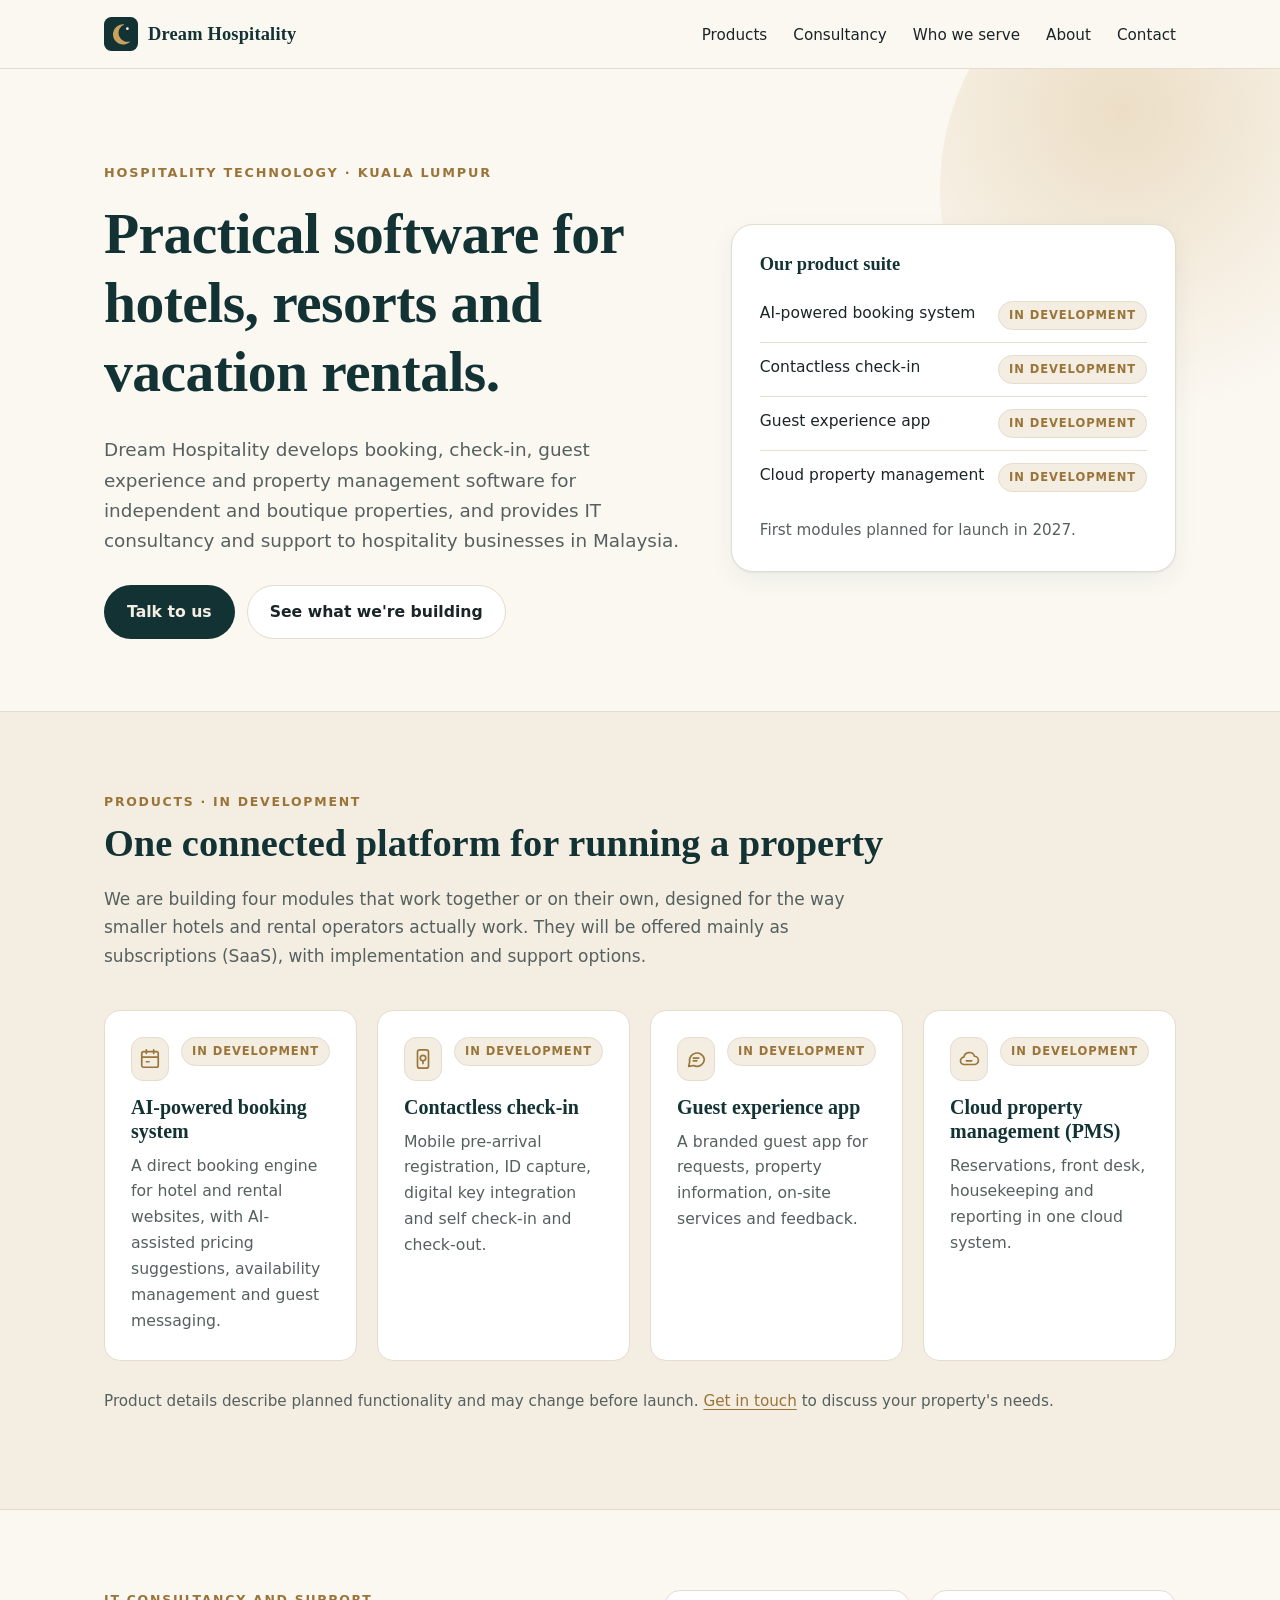
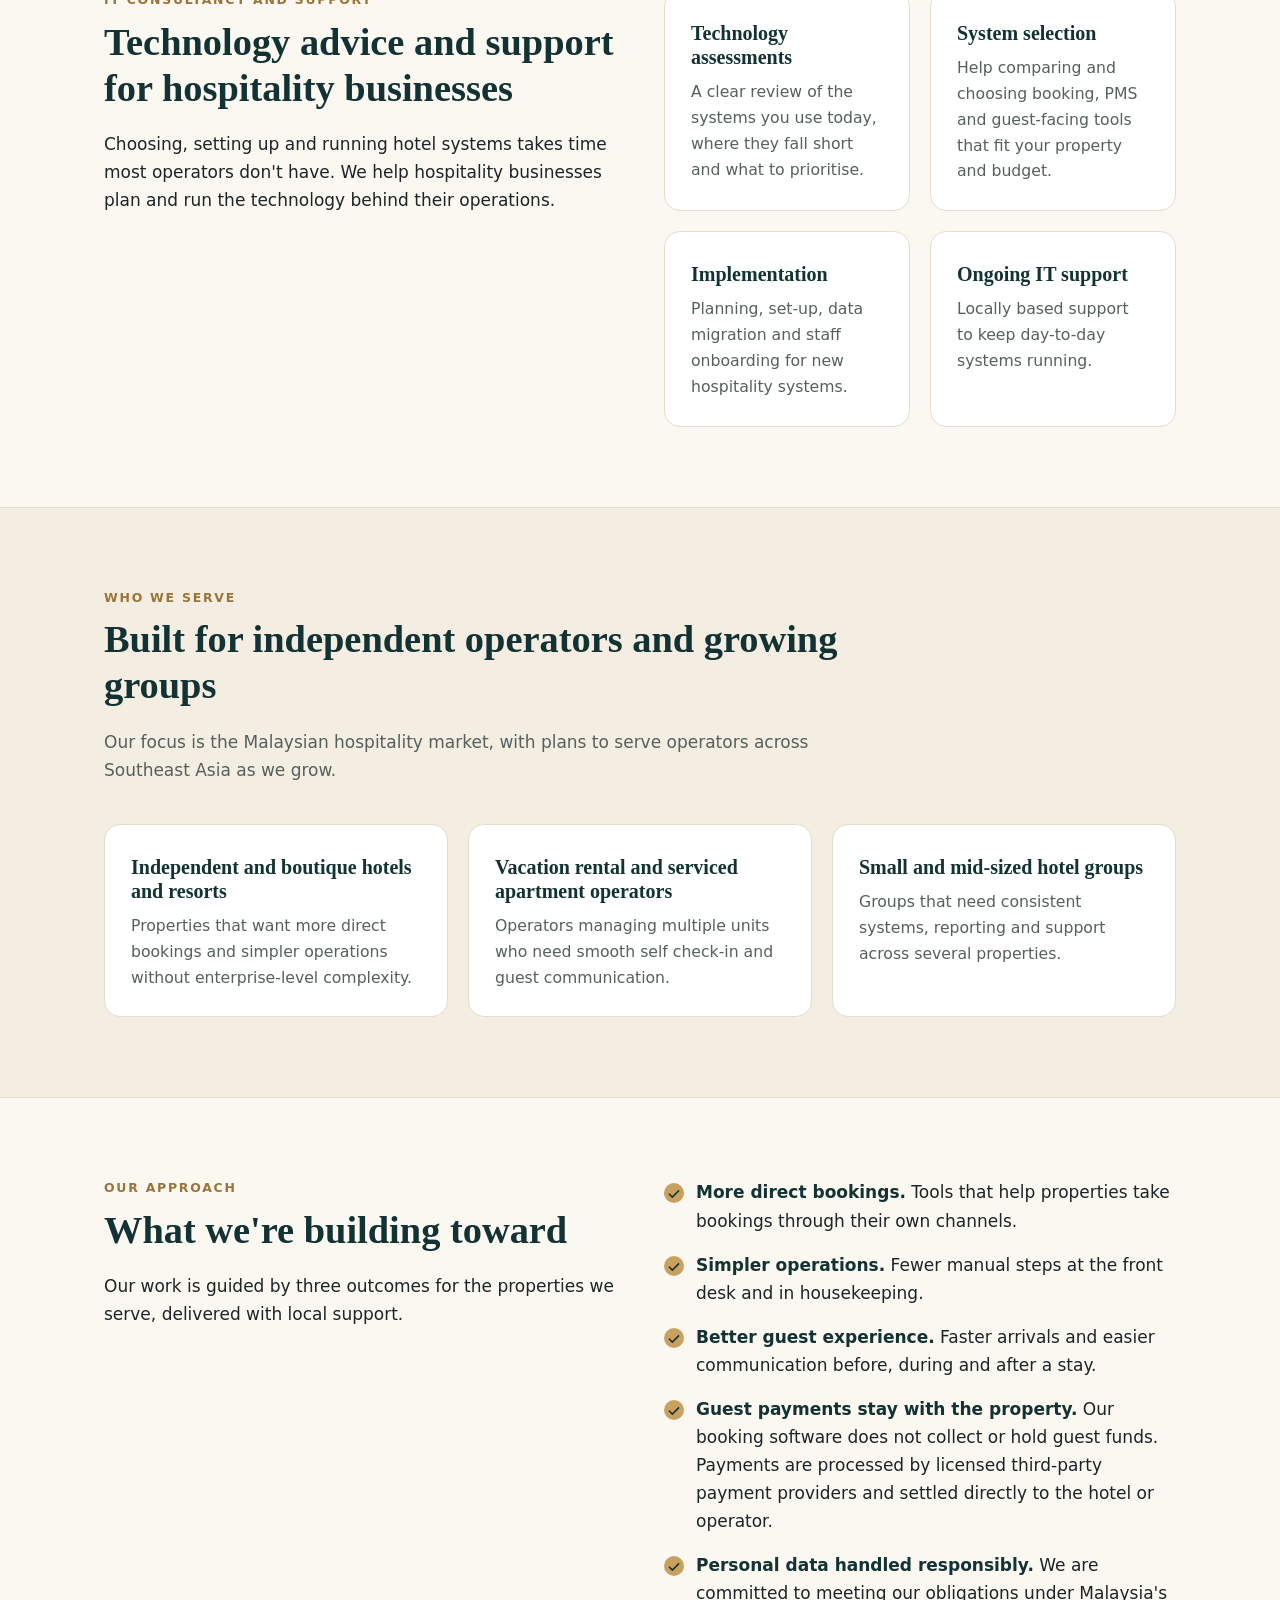
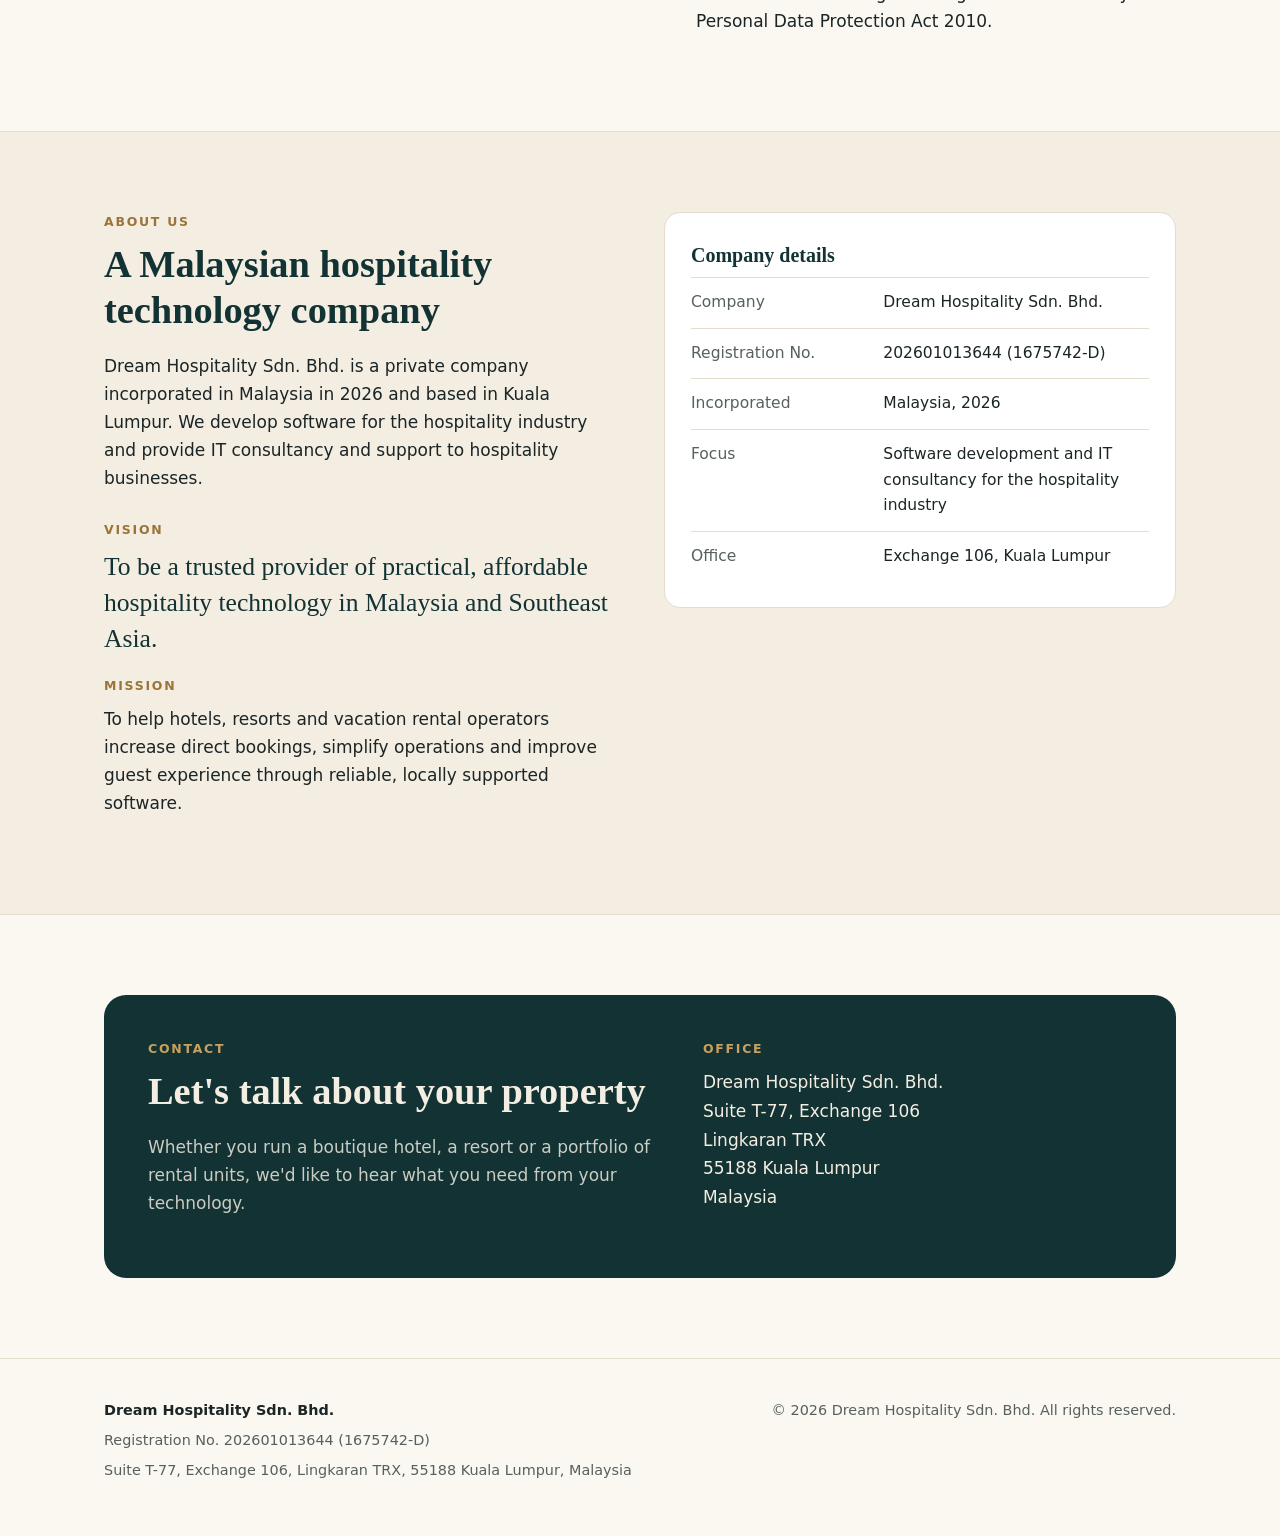
==== index.html @ 614bc156 "Initial site v1: single-page site, draft EN/BM privacy notice, 404, SEO and link-preview assets Co-A" ====
<!DOCTYPE html>
<html lang="en">
<head>
  <meta charset="utf-8">
  <meta name="viewport" content="width=device-width, initial-scale=1">
  <title>Dream Hospitality | Hospitality software and IT services, Kuala Lumpur</title>
  <meta name="description" content="Dream Hospitality Sdn. Bhd. develops booking, contactless check-in, guest experience and cloud property management software for hotels, resorts and vacation rental operators, and provides IT consultancy and support to hospitality businesses in Malaysia.">
  <!-- SITE URL: interim GitHub Pages address. Replace with the company domain once confirmed (also in sitemap.xml, robots.txt, 404.html). -->
  <link rel="canonical" href="https://yusufshuaib4-dotcom.github.io/dream-hospitality-website/">
  <meta name="theme-color" content="#FBF8F2" media="(prefers-color-scheme: light)">
  <meta name="theme-color" content="#0E1617" media="(prefers-color-scheme: dark)">

  <meta property="og:type" content="website">
  <meta property="og:site_name" content="Dream Hospitality">
  <meta property="og:title" content="Dream Hospitality | Hospitality software and IT services">
  <meta property="og:description" content="Booking, check-in, guest experience and property management software for independent hotels, resorts and vacation rental operators in Malaysia.">
  <meta property="og:url" content="https://yusufshuaib4-dotcom.github.io/dream-hospitality-website/">
  <meta property="og:image" content="https://yusufshuaib4-dotcom.github.io/dream-hospitality-website/assets/img/og-image.png">
  <meta property="og:image:width" content="1200">
  <meta property="og:image:height" content="630">
  <meta property="og:image:alt" content="Dream Hospitality — hospitality software and IT services, Kuala Lumpur">
  <meta property="og:locale" content="en_MY">
  <meta name="twitter:card" content="summary_large_image">

  <link rel="icon" href="assets/img/mark.svg" type="image/svg+xml">
  <link rel="icon" href="assets/img/favicon-32.png" sizes="32x32" type="image/png">
  <link rel="apple-touch-icon" href="assets/img/apple-touch-icon.png">
  <link rel="stylesheet" href="assets/css/style.css">

  <script type="application/ld+json">
  {
    "@context": "https://schema.org",
    "@type": "Organization",
    "name": "Dream Hospitality Sdn. Bhd.",
    "legalName": "DREAM HOSPITALITY SDN. BHD.",
    "url": "https://yusufshuaib4-dotcom.github.io/dream-hospitality-website/",
    "logo": "https://yusufshuaib4-dotcom.github.io/dream-hospitality-website/assets/img/apple-touch-icon.png",
    "identifier": "202601013644 (1675742-D)",
    "address": {
      "@type": "PostalAddress",
      "streetAddress": "Suite T-77, Exchange 106, Lingkaran TRX",
      "postalCode": "55188",
      "addressLocality": "Kuala Lumpur",
      "addressRegion": "Wilayah Persekutuan Kuala Lumpur",
      "addressCountry": "MY"
    }
  }
  </script>
</head>
<body>
  <a class="skip" href="#main">Skip to content</a>

  <header class="site-header">
    <nav class="wrap nav" aria-label="Main">
      <a class="brand" href="#top" aria-label="Dream Hospitality, home">
        <!-- PLACEHOLDER: swap for the approved logo when supplied -->
        <img src="assets/img/mark.svg" alt="" width="34" height="34">
        <span>Dream Hospitality</span>
      </a>
      <button class="nav-toggle" type="button" aria-expanded="false" aria-controls="nav-links">Menu</button>
      <ul class="nav-links" id="nav-links">
        <li><a href="#products">Products</a></li>
        <li><a href="#consultancy">Consultancy</a></li>
        <li><a href="#who-we-serve">Who we serve</a></li>
        <li><a href="#about">About</a></li>
        <li><a href="#contact">Contact</a></li>
      </ul>
    </nav>
  </header>

  <main id="main">
    <section class="hero" id="top">
      <div class="wrap hero-grid">
        <div>
          <span class="eyebrow">Hospitality technology · Kuala Lumpur</span>
          <h1>Practical software for hotels, resorts and vacation rentals.</h1>
          <p class="lead">Dream Hospitality develops booking, check-in, guest experience and property management software for independent and boutique properties, and provides IT consultancy and support to hospitality businesses in Malaysia.</p>
          <div class="cta-row">
            <a class="btn btn-primary" href="#contact">Talk to us</a>
            <a class="btn btn-ghost" href="#products">See what we're building</a>
          </div>
        </div>
        <aside class="hero-card" aria-labelledby="hero-card-title">
          <h2 id="hero-card-title">Our product suite</h2>
          <ul>
            <li><span>AI-powered booking system</span><span class="tag">In development</span></li>
            <li><span>Contactless check-in</span><span class="tag">In development</span></li>
            <li><span>Guest experience app</span><span class="tag">In development</span></li>
            <li><span>Cloud property management</span><span class="tag">In development</span></li>
          </ul>
          <p class="note" style="margin:14px 0 0">First modules planned for launch in 2027.</p>
        </aside>
      </div>
    </section>

    <section class="section section-alt" id="products" aria-labelledby="products-title">
      <div class="wrap">
        <div class="section-head">
          <span class="label">Products · in development</span>
          <h2 id="products-title">One connected platform for running a property</h2>
          <p>We are building four modules that work together or on their own, designed for the way smaller hotels and rental operators actually work. They will be offered mainly as subscriptions (SaaS), with implementation and support options.</p>
        </div>
        <div class="grid grid-4">
          <article class="card">
            <div class="card-top">
              <div class="icon" aria-hidden="true"><svg viewBox="0 0 24 24" fill="none" stroke="currentColor" stroke-width="1.8" stroke-linecap="round" stroke-linejoin="round"><rect x="3" y="4" width="18" height="17" rx="2"/><path d="M16 2v4M8 2v4M3 10h18M8 15h3"/></svg></div>
              <span class="tag">In development</span>
            </div>
            <h3>AI-powered booking system</h3>
            <p>A direct booking engine for hotel and rental websites, with AI-assisted pricing suggestions, availability management and guest messaging.</p>
          </article>
          <article class="card">
            <div class="card-top">
              <div class="icon" aria-hidden="true"><svg viewBox="0 0 24 24" fill="none" stroke="currentColor" stroke-width="1.8" stroke-linecap="round" stroke-linejoin="round"><rect x="6" y="2" width="12" height="20" rx="2.5"/><circle cx="12" cy="11" r="3"/><path d="M12 14v3"/></svg></div>
              <span class="tag">In development</span>
            </div>
            <h3>Contactless check-in</h3>
            <p>Mobile pre-arrival registration, ID capture, digital key integration and self check-in and check-out.</p>
          </article>
          <article class="card">
            <div class="card-top">
              <div class="icon" aria-hidden="true"><svg viewBox="0 0 24 24" fill="none" stroke="currentColor" stroke-width="1.8" stroke-linecap="round" stroke-linejoin="round"><path d="M21 12a8 8 0 0 1-11.6 7.1L4 20l1-4.6A8 8 0 1 1 21 12z"/><path d="M9 11h6M9 14h4"/></svg></div>
              <span class="tag">In development</span>
            </div>
            <h3>Guest experience app</h3>
            <p>A branded guest app for requests, property information, on-site services and feedback.</p>
          </article>
          <article class="card">
            <div class="card-top">
              <div class="icon" aria-hidden="true"><svg viewBox="0 0 24 24" fill="none" stroke="currentColor" stroke-width="1.8" stroke-linecap="round" stroke-linejoin="round"><path d="M7 18a4 4 0 0 1-.6-8A6 6 0 0 1 18 9a4.5 4.5 0 0 1-.5 9z"/><path d="M9 14h6"/></svg></div>
              <span class="tag">In development</span>
            </div>
            <h3>Cloud property management (PMS)</h3>
            <p>Reservations, front desk, housekeeping and reporting in one cloud system.</p>
          </article>
        </div>
        <p class="note">Product details describe planned functionality and may change before launch. <a href="#contact">Get in touch</a> to discuss your property's needs.</p>
        <!-- PLACEHOLDER: add launch dates, screenshots or pilot information here once the company confirms them. -->
      </div>
    </section>

    <section class="section" id="consultancy" aria-labelledby="consultancy-title">
      <div class="wrap split">
        <div>
          <span class="label">IT consultancy and support</span>
          <h2 id="consultancy-title">Technology advice and support for hospitality businesses</h2>
          <p>Choosing, setting up and running hotel systems takes time most operators don't have. We help hospitality businesses plan and run the technology behind their operations.</p>
        </div>
        <div class="grid grid-2">
          <div class="card">
            <h3>Technology assessments</h3>
            <p>A clear review of the systems you use today, where they fall short and what to prioritise.</p>
          </div>
          <div class="card">
            <h3>System selection</h3>
            <p>Help comparing and choosing booking, PMS and guest-facing tools that fit your property and budget.</p>
          </div>
          <div class="card">
            <h3>Implementation</h3>
            <p>Planning, set-up, data migration and staff onboarding for new hospitality systems.</p>
          </div>
          <div class="card">
            <h3>Ongoing IT support</h3>
            <p>Locally based support to keep day-to-day systems running.</p>
          </div>
        </div>
      </div>
    </section>

    <section class="section section-alt" id="who-we-serve" aria-labelledby="serve-title">
      <div class="wrap">
        <div class="section-head">
          <span class="label">Who we serve</span>
          <h2 id="serve-title">Built for independent operators and growing groups</h2>
          <p>Our focus is the Malaysian hospitality market, with plans to serve operators across Southeast Asia as we grow.</p>
        </div>
        <div class="grid grid-3">
          <div class="card">
            <h3>Independent and boutique hotels and resorts</h3>
            <p>Properties that want more direct bookings and simpler operations without enterprise-level complexity.</p>
          </div>
          <div class="card">
            <h3>Vacation rental and serviced apartment operators</h3>
            <p>Operators managing multiple units who need smooth self check-in and guest communication.</p>
          </div>
          <div class="card">
            <h3>Small and mid-sized hotel groups</h3>
            <p>Groups that need consistent systems, reporting and support across several properties.</p>
          </div>
        </div>
      </div>
    </section>

    <section class="section" id="approach" aria-labelledby="approach-title">
      <div class="wrap split">
        <div>
          <span class="label">Our approach</span>
          <h2 id="approach-title">What we're building toward</h2>
          <p>Our work is guided by three outcomes for the properties we serve, delivered with local support.</p>
        </div>
        <ul class="checks">
          <li><strong>More direct bookings.</strong> Tools that help properties take bookings through their own channels.</li>
          <li><strong>Simpler operations.</strong> Fewer manual steps at the front desk and in housekeeping.</li>
          <li><strong>Better guest experience.</strong> Faster arrivals and easier communication before, during and after a stay.</li>
          <li><strong>Guest payments stay with the property.</strong> Our booking software does not collect or hold guest funds. Payments are processed by licensed third-party payment providers and settled directly to the hotel or operator.</li>
          <li><strong>Personal data handled responsibly.</strong> We are committed to meeting our obligations under Malaysia's Personal Data Protection Act 2010.</li>
        </ul>
      </div>
    </section>

    <section class="section section-alt" id="about" aria-labelledby="about-title">
      <div class="wrap split">
        <div>
          <span class="label">About us</span>
          <h2 id="about-title">A Malaysian hospitality technology company</h2>
          <p>Dream Hospitality Sdn. Bhd. is a private company incorporated in Malaysia in 2026 and based in Kuala Lumpur. We develop software for the hospitality industry and provide IT consultancy and support to hospitality businesses.</p>
          <span class="label" style="margin-top:28px">Vision</span>
          <p class="quote">To be a trusted provider of practical, affordable hospitality technology in Malaysia and Southeast Asia.</p>
          <span class="label">Mission</span>
          <p>To help hotels, resorts and vacation rental operators increase direct bookings, simplify operations and improve guest experience through reliable, locally supported software.</p>
          <!-- PLACEHOLDER: leadership/team section can be added here once the company approves names, roles and photos. -->
        </div>
        <div class="card">
          <h3>Company details</h3>
          <table class="facts">
            <tr><th scope="row">Company</th><td>Dream Hospitality Sdn. Bhd.</td></tr>
            <tr><th scope="row">Registration No.</th><td>202601013644 (1675742-D)</td></tr>
            <tr><th scope="row">Incorporated</th><td>Malaysia, 2026</td></tr>
            <tr><th scope="row">Focus</th><td>Software development and IT consultancy for the hospitality industry</td></tr>
            <tr><th scope="row">Office</th><td>Exchange 106, Kuala Lumpur</td></tr>
          </table>
        </div>
      </div>
    </section>

    <section class="section" id="contact" aria-labelledby="contact-title">
      <div class="wrap">
        <div class="contact-card">
          <div>
            <span class="label">Contact</span>
            <h2 id="contact-title">Let's talk about your property</h2>
            <p>Whether you run a boutique hotel, a resort or a portfolio of rental units, we'd like to hear what you need from your technology.</p>
            <!-- PLACEHOLDER: contact email and phone (to be confirmed by the company) -->
            <!-- PLACEHOLDER: enquiry form + PDPA consent line, once the form service and privacy notice are approved -->
          </div>
          <div>
            <span class="label">Office</span>
            <address>
              Dream Hospitality Sdn. Bhd.<br>
              Suite T-77, Exchange 106<br>
              Lingkaran TRX<br>
              55188 Kuala Lumpur<br>
              Malaysia
            </address>
          </div>
        </div>
      </div>
    </section>
  </main>

  <footer class="site-footer">
    <div class="wrap footer-grid">
      <div>
        <p class="footer-company">Dream Hospitality Sdn. Bhd.</p>
        <p>Registration No. 202601013644 (1675742-D)</p>
        <p>Suite T-77, Exchange 106, Lingkaran TRX, 55188 Kuala Lumpur, Malaysia</p>
      </div>
      <div>
        <p>&copy; <span id="year">2026</span> Dream Hospitality Sdn. Bhd. All rights reserved.</p>
        <!-- PRIVACY: link the notice here once approved: <p><a href="privacy-notice.html">Privacy Notice / Notis Privasi</a></p> -->
      </div>
    </div>
  </footer>

  <script src="assets/js/main.js" defer></script>
</body>
</html>
---- assets/css/style.css ----
/* Dream Hospitality — site styles
   Palette is provisional until the company supplies brand colours. */
:root {
  --bg: #FBF8F2;
  --surface: #FFFFFF;
  --surface-2: #F3EDE2;
  --text: #1B2526;
  --muted: #55605F;
  --ink: #123234;
  --brass: #9A7438;
  --brass-soft: #C9A15F;
  --line: #E4DCCD;
  --accent-bg: #123234;
  --accent-text: #F4EEE2;
  --shadow: 0 1px 2px rgba(18, 50, 52, .06), 0 8px 24px rgba(18, 50, 52, .06);
  --radius: 16px;
  --max: 1120px;
  --serif: "Iowan Old Style", "Palatino Linotype", Palatino, "Book Antiqua", Georgia, serif;
  --sans: system-ui, -apple-system, "Segoe UI", Roboto, "Helvetica Neue", Arial, sans-serif;
  color-scheme: light dark;
}
@media (prefers-color-scheme: dark) {
  :root {
    --bg: #0E1617;
    --surface: #152022;
    --surface-2: #1A2729;
    --text: #ECE6DA;
    --muted: #A9B1AE;
    --ink: #E9DFC9;
    --brass: #D6B072;
    --brass-soft: #C9A15F;
    --line: #26393B;
    --accent-bg: #1A2E30;
    --accent-text: #F4EEE2;
    --shadow: 0 1px 2px rgba(0,0,0,.3), 0 8px 24px rgba(0,0,0,.25);
  }
}

*, *::before, *::after { box-sizing: border-box; }
html { scroll-behavior: smooth; -webkit-text-size-adjust: 100%; }
@media (prefers-reduced-motion: reduce) { html { scroll-behavior: auto; } }
body {
  margin: 0;
  background: var(--bg);
  color: var(--text);
  font: 17px/1.65 var(--sans);
  overflow-x: hidden;
}
img, svg { max-width: 100%; display: block; }
a { color: var(--brass); text-underline-offset: 3px; }
a:hover { text-decoration-thickness: 2px; }
:focus-visible { outline: 3px solid var(--brass-soft); outline-offset: 3px; border-radius: 4px; }

h1, h2, h3 { font-family: var(--serif); color: var(--ink); line-height: 1.2; font-weight: 600; margin: 0 0 .5em; }
h1 { font-size: clamp(2.2rem, 5.2vw, 3.6rem); letter-spacing: -.01em; }
h2 { font-size: clamp(1.7rem, 3.4vw, 2.4rem); }
h3 { font-size: 1.25rem; }
p { margin: 0 0 1em; }

.wrap { width: 100%; max-width: var(--max); margin: 0 auto; padding: 0 24px; }
.skip { position: absolute; left: -9999px; top: 0; }
.skip:focus { left: 16px; top: 16px; z-index: 100; background: var(--surface); padding: 8px 14px; border-radius: 8px; }

/* Header */
.site-header {
  position: sticky; top: 0; z-index: 50;
  background: color-mix(in srgb, var(--bg) 88%, transparent);
  backdrop-filter: saturate(1.2) blur(10px);
  -webkit-backdrop-filter: saturate(1.2) blur(10px);
  border-bottom: 1px solid var(--line);
}
.nav { display: flex; align-items: center; justify-content: space-between; height: 68px; gap: 16px; }
.brand { display: flex; align-items: center; gap: 10px; text-decoration: none; color: var(--ink); }
.brand img { width: 34px; height: 34px; }
.brand span { font-family: var(--serif); font-size: 1.15rem; font-weight: 600; letter-spacing: .01em; white-space: nowrap; }
.nav-links { display: flex; gap: 26px; list-style: none; margin: 0; padding: 0; }
.nav-links a { color: var(--text); text-decoration: none; font-size: .95rem; }
.nav-links a:hover { color: var(--brass); }
.nav-toggle { display: none; background: none; border: 1px solid var(--line); border-radius: 10px; padding: 8px 10px; color: var(--text); cursor: pointer; font: inherit; font-size: .9rem; }

@media (max-width: 860px) {
  .nav-toggle { display: inline-block; }
  .nav-links {
    display: none; position: absolute; left: 0; right: 0; top: 68px;
    flex-direction: column; gap: 0; background: var(--bg); border-bottom: 1px solid var(--line); padding: 8px 24px 16px;
  }
  .nav-links.open { display: flex; }
  .nav-links a { display: block; padding: 12px 0; border-bottom: 1px solid var(--line); }
  .nav-links li:last-child a { border-bottom: 0; }
}

/* Buttons */
.btn { display: inline-block; padding: 13px 22px; border-radius: 999px; text-decoration: none; font-weight: 600; font-size: .98rem; border: 1px solid transparent; transition: transform .15s ease, background .15s ease; }
.btn:hover { transform: translateY(-1px); }
.btn-primary { background: var(--accent-bg); color: var(--accent-text); }
@media (prefers-color-scheme: dark) { .btn-primary { background: var(--brass); color: #10191A; } }
.btn-ghost { border-color: var(--line); color: var(--text); background: var(--surface); }

/* Hero */
.hero { padding: 88px 0 72px; position: relative; overflow: hidden; }
.hero::after {
  content: ""; position: absolute; right: -180px; top: -140px; width: 520px; height: 520px; border-radius: 50%;
  background: radial-gradient(circle at 35% 35%, color-mix(in srgb, var(--brass-soft) 30%, transparent), transparent 65%);
  pointer-events: none;
}
.hero-grid { display: grid; grid-template-columns: 1.3fr 1fr; gap: 48px; align-items: center; position: relative; z-index: 1; }
.eyebrow { display: inline-block; font-size: .8rem; letter-spacing: .14em; text-transform: uppercase; color: var(--brass); font-weight: 700; margin-bottom: 16px; }
.lead { font-size: 1.15rem; color: var(--muted); max-width: 36em; }
.cta-row { display: flex; flex-wrap: wrap; gap: 12px; margin-top: 28px; }
.hero-card { background: var(--surface); border: 1px solid var(--line); border-radius: 22px; padding: 28px; box-shadow: var(--shadow); }
.hero-card h2 { font-size: 1.15rem; margin-bottom: 14px; }
.hero-card ul { list-style: none; padding: 0; margin: 0; }
.hero-card li { display: flex; justify-content: space-between; gap: 12px; padding: 12px 0; border-top: 1px solid var(--line); font-size: .97rem; }
.hero-card li:first-child { border-top: 0; }
@media (max-width: 860px) { .hero { padding: 56px 0 48px; } .hero-grid { grid-template-columns: 1fr; gap: 32px; } }

.tag { display: inline-block; font-size: .72rem; letter-spacing: .08em; text-transform: uppercase; font-weight: 700; padding: 4px 10px; border-radius: 999px; background: var(--surface-2); color: var(--brass); border: 1px solid var(--line); white-space: nowrap; align-self: flex-start; }

/* Sections */
section { scroll-margin-top: 80px; }
.section { padding: 80px 0; }
.section-alt { background: var(--surface-2); border-top: 1px solid var(--line); border-bottom: 1px solid var(--line); }
.section-head { max-width: 46em; margin-bottom: 40px; }
.section-head p { color: var(--muted); }

.grid { display: grid; gap: 20px; }
.grid-2 { grid-template-columns: repeat(2, minmax(0, 1fr)); }
.grid-3 { grid-template-columns: repeat(3, minmax(0, 1fr)); }
.grid-4 { grid-template-columns: repeat(4, minmax(0, 1fr)); }
@media (max-width: 960px) { .grid-4 { grid-template-columns: repeat(2, minmax(0, 1fr)); } .grid-3 { grid-template-columns: 1fr; } }
@media (max-width: 640px) { .grid-2, .grid-4 { grid-template-columns: 1fr; } .section { padding: 60px 0; } }

.card { background: var(--surface); border: 1px solid var(--line); border-radius: var(--radius); padding: 26px; display: flex; flex-direction: column; gap: 10px; }
.card h3 { margin: 4px 0 0; }
.card p { color: var(--muted); margin: 0; font-size: .98rem; }
.card ul { margin: 6px 0 0; padding-left: 18px; color: var(--muted); font-size: .95rem; }
.icon { width: 44px; height: 44px; border-radius: 12px; display: grid; place-items: center; background: var(--surface-2); color: var(--brass); border: 1px solid var(--line); }
.icon svg { width: 22px; height: 22px; }
.card-top { display: flex; justify-content: space-between; align-items: flex-start; gap: 12px; }
.note { margin-top: 28px; color: var(--muted); font-size: .95rem; }

.split { display: grid; grid-template-columns: 1fr 1fr; gap: 48px; align-items: start; }
@media (max-width: 860px) { .split { grid-template-columns: 1fr; gap: 28px; } }
.checks { list-style: none; padding: 0; margin: 0; }
.checks li { position: relative; padding: 0 0 16px 32px; }
.checks li::before { content: ""; position: absolute; left: 0; top: 5px; width: 20px; height: 20px; background: url("data:image/svg+xml,%3Csvg xmlns='http://www.w3.org/2000/svg' viewBox='0 0 24 24'%3E%3Ccircle cx='12' cy='12' r='12' fill='%23C9A15F'/%3E%3Cpath d='M10 15.6 6.6 12.2l-1.3 1.3L10 18.2l8.7-8.7-1.3-1.3z' fill='%23123234'/%3E%3C/svg%3E") center/contain no-repeat; }
.checks strong { color: var(--ink); }

.quote { font-family: var(--serif); font-size: clamp(1.25rem, 2.4vw, 1.6rem); color: var(--ink); line-height: 1.4; margin: 0 0 20px; }
.label { font-size: .78rem; letter-spacing: .14em; text-transform: uppercase; color: var(--brass); font-weight: 700; margin-bottom: 8px; display: block; }

.facts { width: 100%; border-collapse: collapse; font-size: .97rem; }
.facts th, .facts td { text-align: left; padding: 12px 0; border-top: 1px solid var(--line); vertical-align: top; }
.facts th { color: var(--muted); font-weight: 500; width: 42%; padding-right: 16px; }

/* Contact */
.contact-card { background: var(--accent-bg); color: var(--accent-text); border-radius: 22px; padding: 44px; display: grid; grid-template-columns: 1.2fr 1fr; gap: 40px; }
.contact-card h2 { color: var(--accent-text); }
.contact-card p { color: color-mix(in srgb, var(--accent-text) 82%, transparent); }
.contact-card address { font-style: normal; line-height: 1.7; }
.contact-card .label { color: var(--brass-soft); }
@media (max-width: 860px) { .contact-card { grid-template-columns: 1fr; padding: 32px 24px; gap: 24px; } }

/* Footer */
.site-footer { padding: 40px 0 48px; border-top: 1px solid var(--line); font-size: .9rem; color: var(--muted); }
.footer-grid { display: flex; flex-wrap: wrap; justify-content: space-between; gap: 16px 32px; }
.site-footer p { margin: 0 0 6px; }
.site-footer a { color: var(--muted); }
.footer-company { color: var(--text); font-weight: 600; }
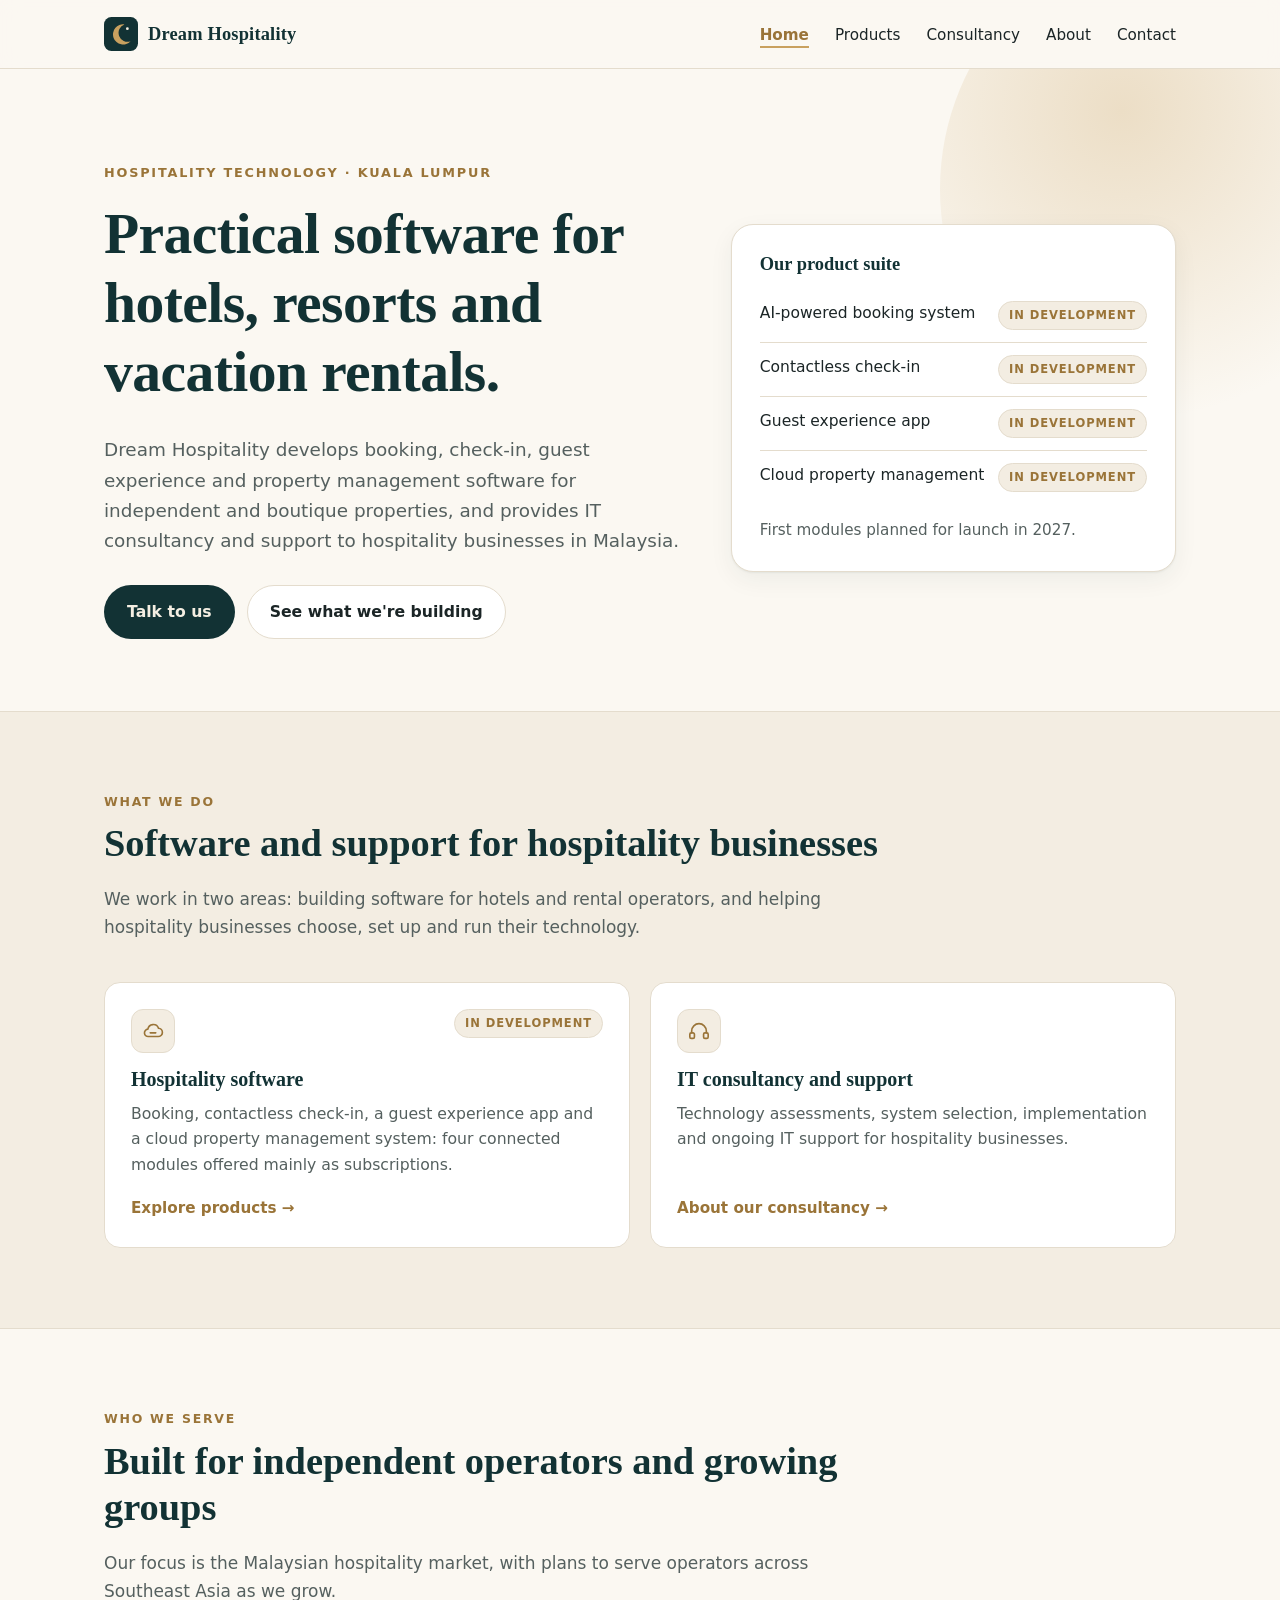
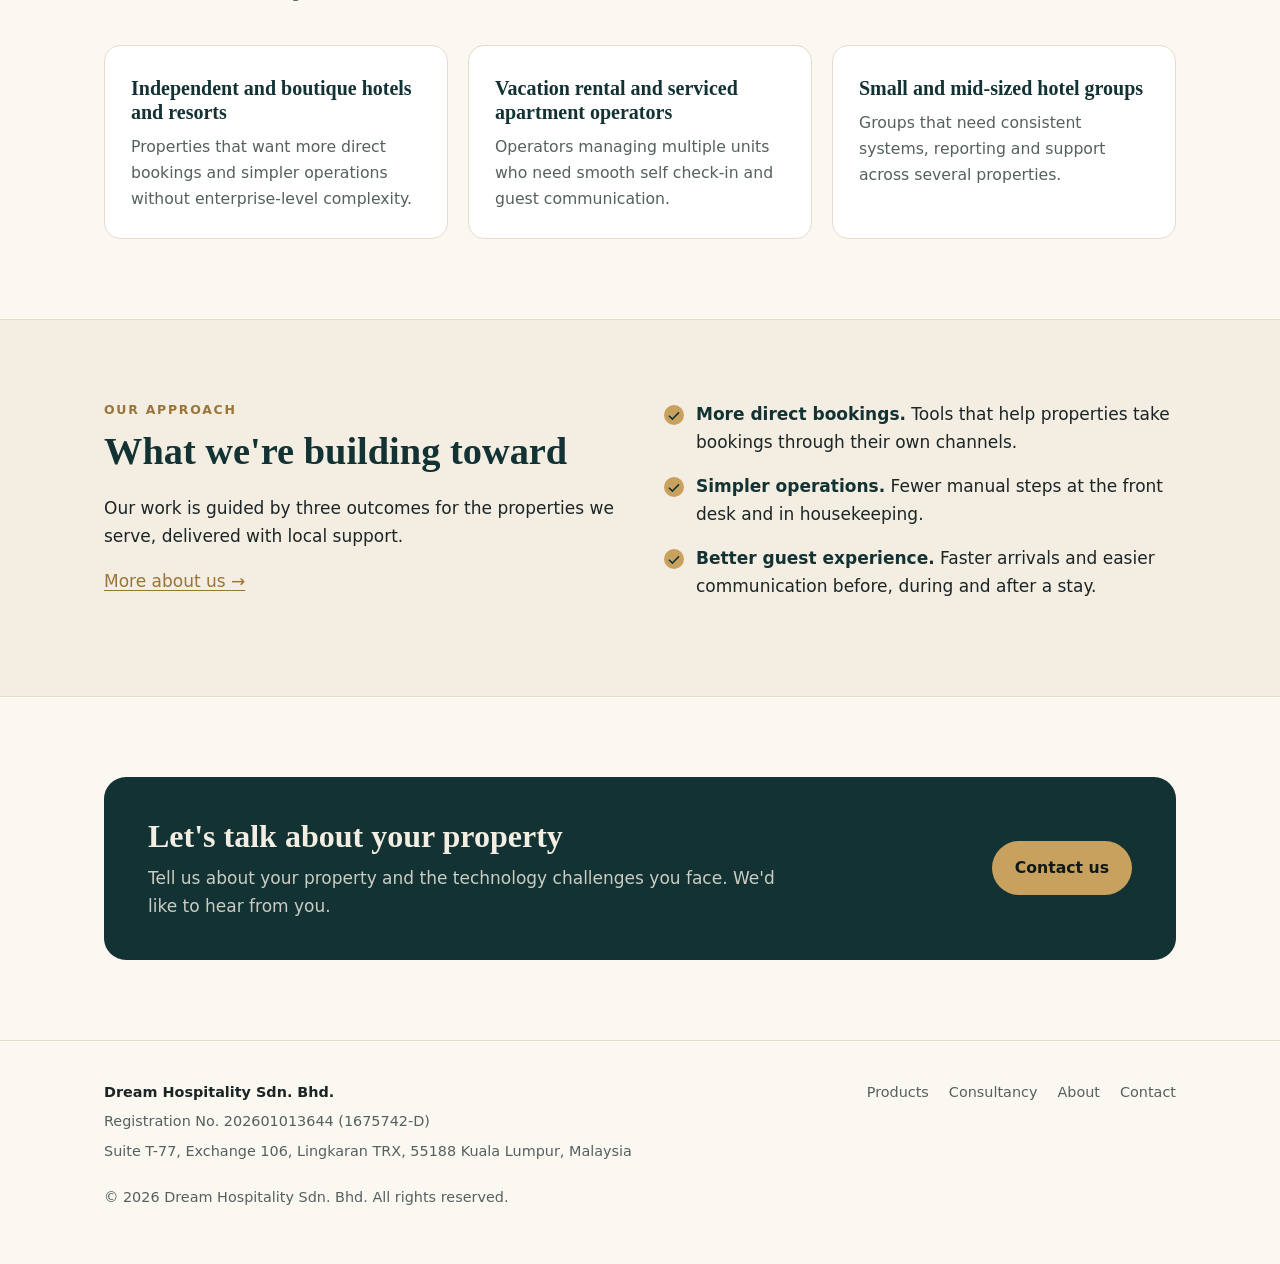
==== commit 963ad85c: "Split site into multiple pages: Home, Products, Consultancy, About, Contact - Shared header/footer g" ====
--- a/index.html
+++ b/index.html
@@ -5,28 +5,24 @@
   <meta name="viewport" content="width=device-width, initial-scale=1">
   <title>Dream Hospitality | Hospitality software and IT services, Kuala Lumpur</title>
   <meta name="description" content="Dream Hospitality Sdn. Bhd. develops booking, contactless check-in, guest experience and cloud property management software for hotels, resorts and vacation rental operators, and provides IT consultancy and support to hospitality businesses in Malaysia.">
-  <!-- SITE URL: interim GitHub Pages address. Replace with the company domain once confirmed (also in sitemap.xml, robots.txt, 404.html). -->
   <link rel="canonical" href="https://yusufshuaib4-dotcom.github.io/dream-hospitality-website/">
   <meta name="theme-color" content="#FBF8F2" media="(prefers-color-scheme: light)">
   <meta name="theme-color" content="#0E1617" media="(prefers-color-scheme: dark)">
-
   <meta property="og:type" content="website">
   <meta property="og:site_name" content="Dream Hospitality">
-  <meta property="og:title" content="Dream Hospitality | Hospitality software and IT services">
-  <meta property="og:description" content="Booking, check-in, guest experience and property management software for independent hotels, resorts and vacation rental operators in Malaysia.">
+  <meta property="og:title" content="Dream Hospitality | Hospitality software and IT services, Kuala Lumpur">
+  <meta property="og:description" content="Dream Hospitality Sdn. Bhd. develops booking, contactless check-in, guest experience and cloud property management software for hotels, resorts and vacation rental operators, and provides IT consultancy and support to hospitality businesses in Malaysia.">
   <meta property="og:url" content="https://yusufshuaib4-dotcom.github.io/dream-hospitality-website/">
   <meta property="og:image" content="https://yusufshuaib4-dotcom.github.io/dream-hospitality-website/assets/img/og-image.png">
   <meta property="og:image:width" content="1200">
   <meta property="og:image:height" content="630">
-  <meta property="og:image:alt" content="Dream Hospitality — hospitality software and IT services, Kuala Lumpur">
+  <meta property="og:image:alt" content="Dream Hospitality: hospitality software and IT services, Kuala Lumpur">
   <meta property="og:locale" content="en_MY">
   <meta name="twitter:card" content="summary_large_image">
-
   <link rel="icon" href="assets/img/mark.svg" type="image/svg+xml">
   <link rel="icon" href="assets/img/favicon-32.png" sizes="32x32" type="image/png">
   <link rel="apple-touch-icon" href="assets/img/apple-touch-icon.png">
   <link rel="stylesheet" href="assets/css/style.css">
-
   <script type="application/ld+json">
   {
     "@context": "https://schema.org",
@@ -49,35 +45,33 @@
 </head>
 <body>
   <a class="skip" href="#main">Skip to content</a>
-
   <header class="site-header">
     <nav class="wrap nav" aria-label="Main">
-      <a class="brand" href="#top" aria-label="Dream Hospitality, home">
+      <a class="brand" href="index.html" aria-label="Dream Hospitality, home">
         <!-- PLACEHOLDER: swap for the approved logo when supplied -->
         <img src="assets/img/mark.svg" alt="" width="34" height="34">
         <span>Dream Hospitality</span>
       </a>
       <button class="nav-toggle" type="button" aria-expanded="false" aria-controls="nav-links">Menu</button>
       <ul class="nav-links" id="nav-links">
-        <li><a href="#products">Products</a></li>
-        <li><a href="#consultancy">Consultancy</a></li>
-        <li><a href="#who-we-serve">Who we serve</a></li>
-        <li><a href="#about">About</a></li>
-        <li><a href="#contact">Contact</a></li>
+        <li><a href="index.html" aria-current="page">Home</a></li>
+        <li><a href="products.html">Products</a></li>
+        <li><a href="consultancy.html">Consultancy</a></li>
+        <li><a href="about.html">About</a></li>
+        <li><a href="contact.html">Contact</a></li>
       </ul>
     </nav>
   </header>
-
   <main id="main">
-    <section class="hero" id="top">
+    <section class="hero">
       <div class="wrap hero-grid">
         <div>
           <span class="eyebrow">Hospitality technology · Kuala Lumpur</span>
           <h1>Practical software for hotels, resorts and vacation rentals.</h1>
           <p class="lead">Dream Hospitality develops booking, check-in, guest experience and property management software for independent and boutique properties, and provides IT consultancy and support to hospitality businesses in Malaysia.</p>
           <div class="cta-row">
-            <a class="btn btn-primary" href="#contact">Talk to us</a>
-            <a class="btn btn-ghost" href="#products">See what we're building</a>
+            <a class="btn btn-primary" href="contact.html">Talk to us</a>
+            <a class="btn btn-ghost" href="products.html">See what we're building</a>
           </div>
         </div>
         <aside class="hero-card" aria-labelledby="hero-card-title">
@@ -93,85 +87,35 @@
       </div>
     </section>
 
-    <section class="section section-alt" id="products" aria-labelledby="products-title">
+    <section class="section section-alt">
       <div class="wrap">
         <div class="section-head">
-          <span class="label">Products · in development</span>
-          <h2 id="products-title">One connected platform for running a property</h2>
-          <p>We are building four modules that work together or on their own, designed for the way smaller hotels and rental operators actually work. They will be offered mainly as subscriptions (SaaS), with implementation and support options.</p>
-        </div>
-        <div class="grid grid-4">
-          <article class="card">
-            <div class="card-top">
-              <div class="icon" aria-hidden="true"><svg viewBox="0 0 24 24" fill="none" stroke="currentColor" stroke-width="1.8" stroke-linecap="round" stroke-linejoin="round"><rect x="3" y="4" width="18" height="17" rx="2"/><path d="M16 2v4M8 2v4M3 10h18M8 15h3"/></svg></div>
-              <span class="tag">In development</span>
-            </div>
-            <h3>AI-powered booking system</h3>
-            <p>A direct booking engine for hotel and rental websites, with AI-assisted pricing suggestions, availability management and guest messaging.</p>
-          </article>
-          <article class="card">
-            <div class="card-top">
-              <div class="icon" aria-hidden="true"><svg viewBox="0 0 24 24" fill="none" stroke="currentColor" stroke-width="1.8" stroke-linecap="round" stroke-linejoin="round"><rect x="6" y="2" width="12" height="20" rx="2.5"/><circle cx="12" cy="11" r="3"/><path d="M12 14v3"/></svg></div>
-              <span class="tag">In development</span>
-            </div>
-            <h3>Contactless check-in</h3>
-            <p>Mobile pre-arrival registration, ID capture, digital key integration and self check-in and check-out.</p>
-          </article>
-          <article class="card">
-            <div class="card-top">
-              <div class="icon" aria-hidden="true"><svg viewBox="0 0 24 24" fill="none" stroke="currentColor" stroke-width="1.8" stroke-linecap="round" stroke-linejoin="round"><path d="M21 12a8 8 0 0 1-11.6 7.1L4 20l1-4.6A8 8 0 1 1 21 12z"/><path d="M9 11h6M9 14h4"/></svg></div>
-              <span class="tag">In development</span>
-            </div>
-            <h3>Guest experience app</h3>
-            <p>A branded guest app for requests, property information, on-site services and feedback.</p>
-          </article>
-          <article class="card">
-            <div class="card-top">
-              <div class="icon" aria-hidden="true"><svg viewBox="0 0 24 24" fill="none" stroke="currentColor" stroke-width="1.8" stroke-linecap="round" stroke-linejoin="round"><path d="M7 18a4 4 0 0 1-.6-8A6 6 0 0 1 18 9a4.5 4.5 0 0 1-.5 9z"/><path d="M9 14h6"/></svg></div>
-              <span class="tag">In development</span>
-            </div>
-            <h3>Cloud property management (PMS)</h3>
-            <p>Reservations, front desk, housekeeping and reporting in one cloud system.</p>
-          </article>
-        </div>
-        <p class="note">Product details describe planned functionality and may change before launch. <a href="#contact">Get in touch</a> to discuss your property's needs.</p>
-        <!-- PLACEHOLDER: add launch dates, screenshots or pilot information here once the company confirms them. -->
-      </div>
-    </section>
-
-    <section class="section" id="consultancy" aria-labelledby="consultancy-title">
-      <div class="wrap split">
-        <div>
-          <span class="label">IT consultancy and support</span>
-          <h2 id="consultancy-title">Technology advice and support for hospitality businesses</h2>
-          <p>Choosing, setting up and running hotel systems takes time most operators don't have. We help hospitality businesses plan and run the technology behind their operations.</p>
+          <span class="label">What we do</span>
+          <h2>Software and support for hospitality businesses</h2>
+          <p>We work in two areas: building software for hotels and rental operators, and helping hospitality businesses choose, set up and run their technology.</p>
         </div>
         <div class="grid grid-2">
-          <div class="card">
-            <h3>Technology assessments</h3>
-            <p>A clear review of the systems you use today, where they fall short and what to prioritise.</p>
-          </div>
-          <div class="card">
-            <h3>System selection</h3>
-            <p>Help comparing and choosing booking, PMS and guest-facing tools that fit your property and budget.</p>
-          </div>
-          <div class="card">
-            <h3>Implementation</h3>
-            <p>Planning, set-up, data migration and staff onboarding for new hospitality systems.</p>
-          </div>
-          <div class="card">
-            <h3>Ongoing IT support</h3>
-            <p>Locally based support to keep day-to-day systems running.</p>
-          </div>
+          <a class="card card-link" href="products.html">
+            <div class="card-top"><div class="icon" aria-hidden="true"><svg viewBox="0 0 24 24" fill="none" stroke="currentColor" stroke-width="1.8" stroke-linecap="round" stroke-linejoin="round"><path d="M7 18a4 4 0 0 1-.6-8A6 6 0 0 1 18 9a4.5 4.5 0 0 1-.5 9z"/><path d="M9 14h6"/></svg></div><span class="tag">In development</span></div>
+            <h3>Hospitality software</h3>
+            <p>Booking, contactless check-in, a guest experience app and a cloud property management system: four connected modules offered mainly as subscriptions.</p>
+            <span class="more">Explore products <span aria-hidden="true">→</span></span>
+          </a>
+          <a class="card card-link" href="consultancy.html">
+            <div class="card-top"><div class="icon" aria-hidden="true"><svg viewBox="0 0 24 24" fill="none" stroke="currentColor" stroke-width="1.8" stroke-linecap="round" stroke-linejoin="round"><path d="M4 14v-2a8 8 0 0 1 16 0v2"/><rect x="2" y="14" width="5" height="6" rx="1.5"/><rect x="17" y="14" width="5" height="6" rx="1.5"/></svg></div></div>
+            <h3>IT consultancy and support</h3>
+            <p>Technology assessments, system selection, implementation and ongoing IT support for hospitality businesses.</p>
+            <span class="more">About our consultancy <span aria-hidden="true">→</span></span>
+          </a>
         </div>
       </div>
     </section>
 
-    <section class="section section-alt" id="who-we-serve" aria-labelledby="serve-title">
+    <section class="section">
       <div class="wrap">
         <div class="section-head">
           <span class="label">Who we serve</span>
-          <h2 id="serve-title">Built for independent operators and growing groups</h2>
+          <h2>Built for independent operators and growing groups</h2>
           <p>Our focus is the Malaysian hospitality market, with plans to serve operators across Southeast Asia as we grow.</p>
         </div>
         <div class="grid grid-3">
@@ -191,68 +135,30 @@
       </div>
     </section>
 
-    <section class="section" id="approach" aria-labelledby="approach-title">
+    <section class="section section-alt">
       <div class="wrap split">
         <div>
           <span class="label">Our approach</span>
-          <h2 id="approach-title">What we're building toward</h2>
+          <h2>What we're building toward</h2>
           <p>Our work is guided by three outcomes for the properties we serve, delivered with local support.</p>
+          <p><a href="about.html">More about us <span aria-hidden="true">→</span></a></p>
         </div>
         <ul class="checks">
           <li><strong>More direct bookings.</strong> Tools that help properties take bookings through their own channels.</li>
           <li><strong>Simpler operations.</strong> Fewer manual steps at the front desk and in housekeeping.</li>
           <li><strong>Better guest experience.</strong> Faster arrivals and easier communication before, during and after a stay.</li>
-          <li><strong>Guest payments stay with the property.</strong> Our booking software does not collect or hold guest funds. Payments are processed by licensed third-party payment providers and settled directly to the hotel or operator.</li>
-          <li><strong>Personal data handled responsibly.</strong> We are committed to meeting our obligations under Malaysia's Personal Data Protection Act 2010.</li>
         </ul>
       </div>
     </section>
 
-    <section class="section section-alt" id="about" aria-labelledby="about-title">
-      <div class="wrap split">
-        <div>
-          <span class="label">About us</span>
-          <h2 id="about-title">A Malaysian hospitality technology company</h2>
-          <p>Dream Hospitality Sdn. Bhd. is a private company incorporated in Malaysia in 2026 and based in Kuala Lumpur. We develop software for the hospitality industry and provide IT consultancy and support to hospitality businesses.</p>
-          <span class="label" style="margin-top:28px">Vision</span>
-          <p class="quote">To be a trusted provider of practical, affordable hospitality technology in Malaysia and Southeast Asia.</p>
-          <span class="label">Mission</span>
-          <p>To help hotels, resorts and vacation rental operators increase direct bookings, simplify operations and improve guest experience through reliable, locally supported software.</p>
-          <!-- PLACEHOLDER: leadership/team section can be added here once the company approves names, roles and photos. -->
-        </div>
-        <div class="card">
-          <h3>Company details</h3>
-          <table class="facts">
-            <tr><th scope="row">Company</th><td>Dream Hospitality Sdn. Bhd.</td></tr>
-            <tr><th scope="row">Registration No.</th><td>202601013644 (1675742-D)</td></tr>
-            <tr><th scope="row">Incorporated</th><td>Malaysia, 2026</td></tr>
-            <tr><th scope="row">Focus</th><td>Software development and IT consultancy for the hospitality industry</td></tr>
-            <tr><th scope="row">Office</th><td>Exchange 106, Kuala Lumpur</td></tr>
-          </table>
-        </div>
-      </div>
-    </section>
-
-    <section class="section" id="contact" aria-labelledby="contact-title">
+    <section class="section">
       <div class="wrap">
-        <div class="contact-card">
+        <div class="cta-band">
           <div>
-            <span class="label">Contact</span>
-            <h2 id="contact-title">Let's talk about your property</h2>
-            <p>Whether you run a boutique hotel, a resort or a portfolio of rental units, we'd like to hear what you need from your technology.</p>
-            <!-- PLACEHOLDER: contact email and phone (to be confirmed by the company) -->
-            <!-- PLACEHOLDER: enquiry form + PDPA consent line, once the form service and privacy notice are approved -->
+            <h2>Let's talk about your property</h2>
+            <p>Tell us about your property and the technology challenges you face. We'd like to hear from you.</p>
           </div>
-          <div>
-            <span class="label">Office</span>
-            <address>
-              Dream Hospitality Sdn. Bhd.<br>
-              Suite T-77, Exchange 106<br>
-              Lingkaran TRX<br>
-              55188 Kuala Lumpur<br>
-              Malaysia
-            </address>
-          </div>
+          <a class="btn btn-light" href="contact.html">Contact us</a>
         </div>
       </div>
     </section>
@@ -265,13 +171,20 @@
         <p>Registration No. 202601013644 (1675742-D)</p>
         <p>Suite T-77, Exchange 106, Lingkaran TRX, 55188 Kuala Lumpur, Malaysia</p>
       </div>
+      <nav aria-label="Footer">
+        <ul class="footer-links">
+          <li><a href="products.html">Products</a></li>
+          <li><a href="consultancy.html">Consultancy</a></li>
+          <li><a href="about.html">About</a></li>
+          <li><a href="contact.html">Contact</a></li>
+        </ul>
+      </nav>
       <div>
         <p>&copy; <span id="year">2026</span> Dream Hospitality Sdn. Bhd. All rights reserved.</p>
         <!-- PRIVACY: link the notice here once approved: <p><a href="privacy-notice.html">Privacy Notice / Notis Privasi</a></p> -->
       </div>
     </div>
   </footer>
-
   <script src="assets/js/main.js" defer></script>
 </body>
 </html>
--- a/assets/css/style.css
+++ b/assets/css/style.css
@@ -167,3 +167,57 @@
 .site-footer p { margin: 0 0 6px; }
 .site-footer a { color: var(--muted); }
 .footer-company { color: var(--text); font-weight: 600; }
+
+/* ---- Multi-page additions ---- */
+.nav-links a[aria-current="page"] { color: var(--brass); font-weight: 600; }
+@media (min-width: 861px) {
+  .nav-links a[aria-current="page"] { box-shadow: inset 0 -2px 0 var(--brass-soft); padding-bottom: 4px; }
+}
+
+.page-hero { padding: 72px 0 48px; position: relative; overflow: hidden; border-bottom: 1px solid var(--line); }
+.page-hero::after {
+  content: ""; position: absolute; right: -200px; top: -220px; width: 480px; height: 480px; border-radius: 50%;
+  background: radial-gradient(circle at 35% 35%, color-mix(in srgb, var(--brass-soft) 26%, transparent), transparent 65%);
+  pointer-events: none;
+}
+.page-hero .wrap { position: relative; z-index: 1; }
+.page-hero h1 { max-width: 18em; font-size: clamp(2rem, 4.4vw, 3.1rem); }
+@media (max-width: 640px) { .page-hero { padding: 48px 0 36px; } }
+
+.section-tight { padding-top: 56px; }
+
+.card-link { text-decoration: none; color: inherit; transition: transform .15s ease, border-color .15s ease, box-shadow .15s ease; }
+.card-link:hover { transform: translateY(-2px); border-color: var(--brass-soft); box-shadow: var(--shadow); }
+.card-link .more { margin-top: auto; padding-top: 8px; color: var(--brass); font-weight: 600; font-size: .95rem; }
+.card-feature { padding: 32px; }
+.card .quote, .card-feature .quote { margin: 0; font-size: clamp(1.2rem, 2.2vw, 1.45rem); color: var(--ink); line-height: 1.45; }
+
+.chip-nav { display: flex; flex-wrap: wrap; gap: 10px; margin-bottom: 40px; }
+.chip-nav a { padding: 8px 16px; border-radius: 999px; border: 1px solid var(--line); background: var(--surface); color: var(--text); text-decoration: none; font-size: .92rem; }
+.chip-nav a:hover { border-color: var(--brass-soft); color: var(--brass); }
+
+.products { display: grid; gap: 24px; }
+.product { display: grid; grid-template-columns: 1.1fr 1fr; gap: 40px; background: var(--surface); border: 1px solid var(--line); border-radius: 22px; padding: 36px; scroll-margin-top: 90px; }
+.product h2 { font-size: clamp(1.45rem, 2.6vw, 1.9rem); margin-top: 18px; }
+.product-intro p { color: var(--muted); margin: 0; }
+.product .checks li { padding-bottom: 12px; }
+@media (max-width: 860px) { .product { grid-template-columns: 1fr; gap: 20px; padding: 26px 22px; } }
+
+.steps { list-style: none; margin: 0; padding: 0; display: grid; grid-template-columns: repeat(4, minmax(0, 1fr)); gap: 20px; counter-reset: s; }
+.steps li { background: var(--surface); border: 1px solid var(--line); border-radius: var(--radius); padding: 24px; }
+.steps h3 { margin: 14px 0 6px; }
+.steps p { color: var(--muted); margin: 0; font-size: .97rem; }
+.step-num { display: inline-grid; place-items: center; width: 34px; height: 34px; border-radius: 50%; background: var(--accent-bg); color: var(--accent-text); font-weight: 700; font-size: .95rem; }
+@media (prefers-color-scheme: dark) { .step-num { background: var(--brass); color: #10191A; } }
+@media (max-width: 960px) { .steps { grid-template-columns: repeat(2, minmax(0, 1fr)); } }
+@media (max-width: 560px) { .steps { grid-template-columns: 1fr; } }
+
+.cta-band { background: var(--accent-bg); color: var(--accent-text); border-radius: 22px; padding: 40px 44px; display: flex; align-items: center; justify-content: space-between; gap: 24px 40px; flex-wrap: wrap; }
+.cta-band h2 { color: var(--accent-text); font-size: clamp(1.5rem, 3vw, 2rem); margin-bottom: 8px; }
+.cta-band p { margin: 0; color: color-mix(in srgb, var(--accent-text) 82%, transparent); max-width: 38em; }
+.btn-light { background: var(--brass-soft); color: #10191A; }
+@media (max-width: 640px) { .cta-band { padding: 30px 24px; } }
+
+.footer-links { list-style: none; margin: 0; padding: 0; display: flex; flex-wrap: wrap; gap: 8px 20px; }
+.footer-links a { text-decoration: none; }
+.footer-links a:hover { color: var(--brass); }
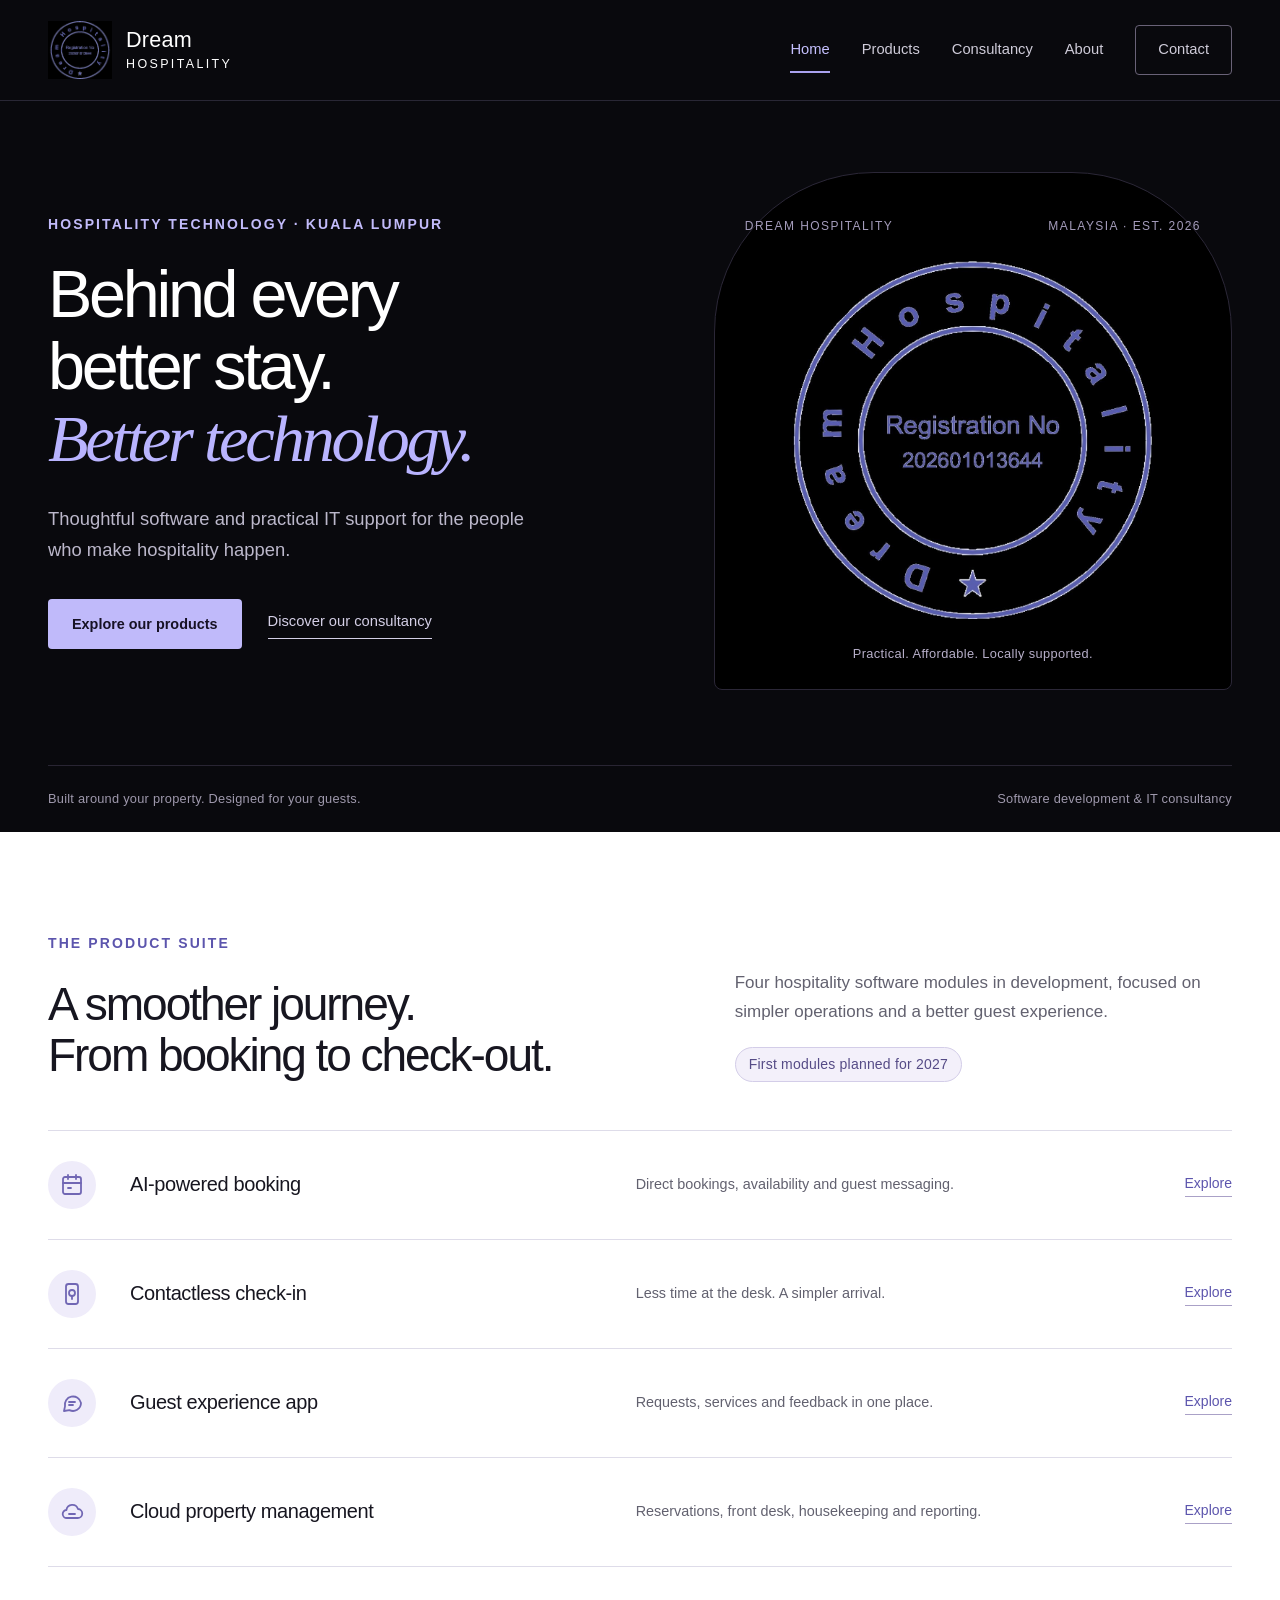
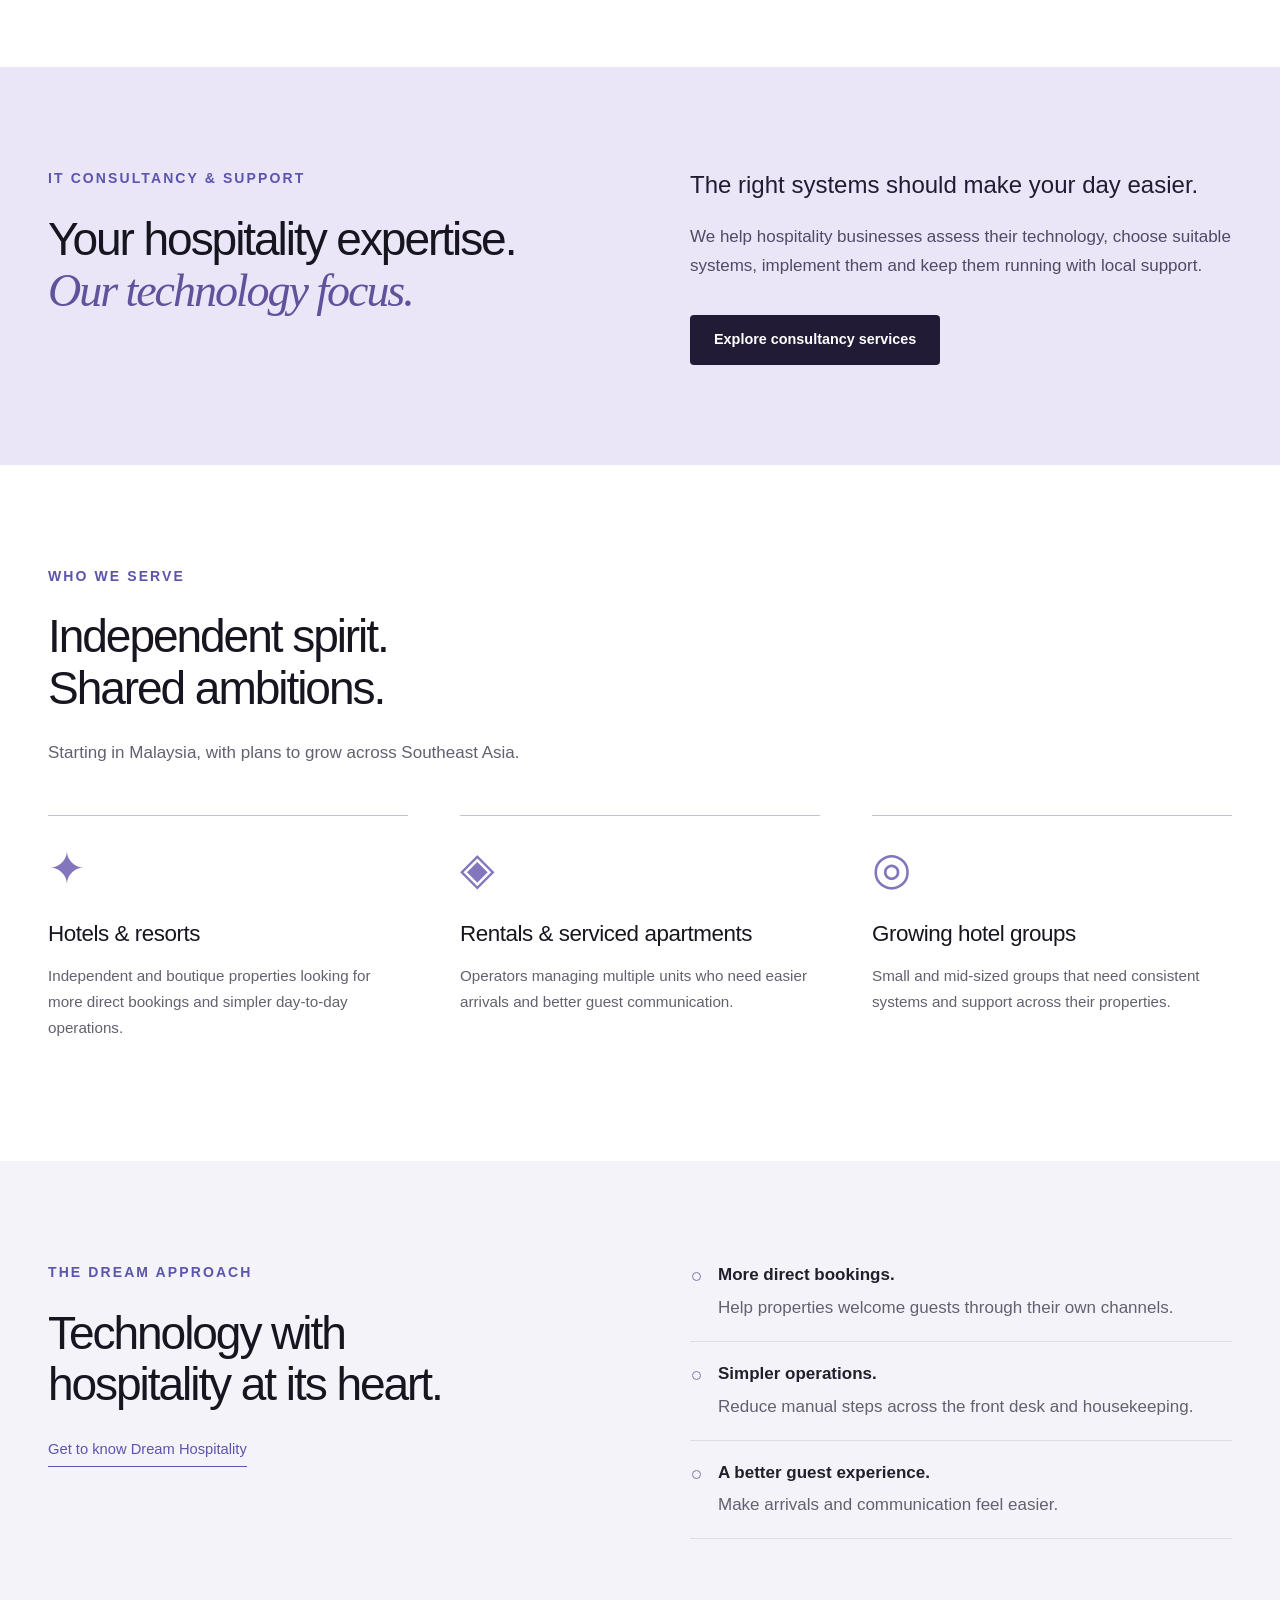
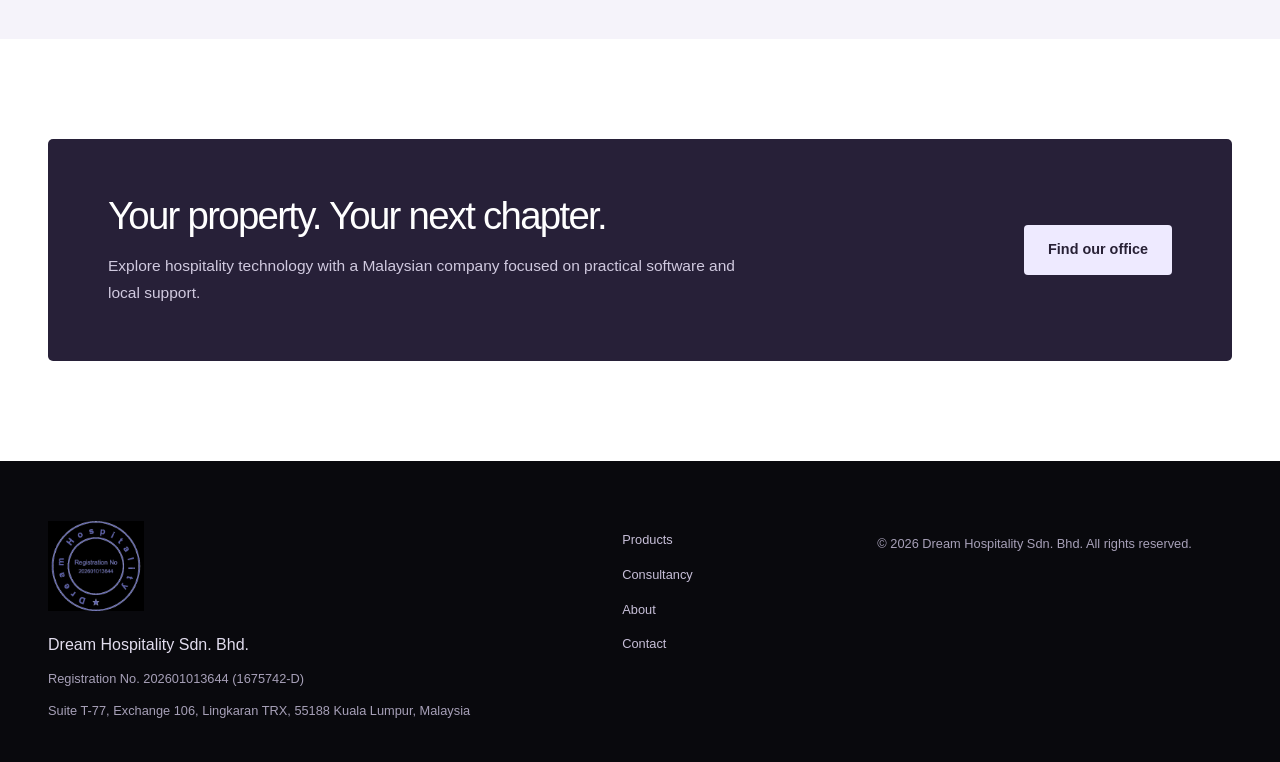
==== commit 78ae28f9: "Redesign Dream Hospitality around supplied purple circular logo Refresh all five main pages, privacy" ====
--- a/index.html
+++ b/index.html
@@ -3,17 +3,17 @@
 <head>
   <meta charset="utf-8">
   <meta name="viewport" content="width=device-width, initial-scale=1">
-  <title>Dream Hospitality | Hospitality software and IT services, Kuala Lumpur</title>
-  <meta name="description" content="Dream Hospitality Sdn. Bhd. develops booking, contactless check-in, guest experience and cloud property management software for hotels, resorts and vacation rental operators, and provides IT consultancy and support to hospitality businesses in Malaysia.">
+  <title>Dream Hospitality | Hospitality technology, thoughtfully built</title>
+  <meta name="description" content="Hospitality software in development and IT consultancy for hotels, resorts and vacation rental operators. Based in Kuala Lumpur, Malaysia.">
   <link rel="canonical" href="https://yusufshuaib4-dotcom.github.io/dream-hospitality-website/">
-  <meta name="theme-color" content="#FBF8F2" media="(prefers-color-scheme: light)">
-  <meta name="theme-color" content="#0E1617" media="(prefers-color-scheme: dark)">
+  <meta name="theme-color" content="#09090d" media="(prefers-color-scheme: light)">
+  <meta name="theme-color" content="#09090d" media="(prefers-color-scheme: dark)">
   <meta property="og:type" content="website">
   <meta property="og:site_name" content="Dream Hospitality">
-  <meta property="og:title" content="Dream Hospitality | Hospitality software and IT services, Kuala Lumpur">
-  <meta property="og:description" content="Dream Hospitality Sdn. Bhd. develops booking, contactless check-in, guest experience and cloud property management software for hotels, resorts and vacation rental operators, and provides IT consultancy and support to hospitality businesses in Malaysia.">
+  <meta property="og:title" content="Dream Hospitality | Hospitality technology, thoughtfully built">
+  <meta property="og:description" content="Hospitality software in development and IT consultancy for hotels, resorts and vacation rental operators. Based in Kuala Lumpur, Malaysia.">
   <meta property="og:url" content="https://yusufshuaib4-dotcom.github.io/dream-hospitality-website/">
-  <meta property="og:image" content="https://yusufshuaib4-dotcom.github.io/dream-hospitality-website/assets/img/og-image.png">
+  <meta property="og:image" content="https://yusufshuaib4-dotcom.github.io/dream-hospitality-website/assets/img/og-purple.png">
   <meta property="og:image:width" content="1200">
   <meta property="og:image:height" content="630">
   <meta property="og:image:alt" content="Dream Hospitality: hospitality software and IT services, Kuala Lumpur">
@@ -22,7 +22,7 @@
   <link rel="icon" href="assets/img/mark.svg" type="image/svg+xml">
   <link rel="icon" href="assets/img/favicon-32.png" sizes="32x32" type="image/png">
   <link rel="apple-touch-icon" href="assets/img/apple-touch-icon.png">
-  <link rel="stylesheet" href="assets/css/style.css">
+  <link rel="stylesheet" href="assets/css/style.css?v=2">
   <script type="application/ld+json">
   {
     "@context": "https://schema.org",
@@ -30,7 +30,7 @@
     "name": "Dream Hospitality Sdn. Bhd.",
     "legalName": "DREAM HOSPITALITY SDN. BHD.",
     "url": "https://yusufshuaib4-dotcom.github.io/dream-hospitality-website/",
-    "logo": "https://yusufshuaib4-dotcom.github.io/dream-hospitality-website/assets/img/apple-touch-icon.png",
+    "logo": "https://yusufshuaib4-dotcom.github.io/dream-hospitality-website/assets/img/dream-hospitality-logo.jpeg",
     "identifier": "202601013644 (1675742-D)",
     "address": {
       "@type": "PostalAddress",
@@ -48,11 +48,10 @@
   <header class="site-header">
     <nav class="wrap nav" aria-label="Main">
       <a class="brand" href="index.html" aria-label="Dream Hospitality, home">
-        <!-- PLACEHOLDER: swap for the approved logo when supplied -->
-        <img src="assets/img/mark.svg" alt="" width="34" height="34">
-        <span>Dream Hospitality</span>
+        <img src="assets/img/dream-hospitality-logo.jpeg" alt="" width="64" height="60">
+        <span>Dream<span class="brand-sub">Hospitality</span></span>
       </a>
-      <button class="nav-toggle" type="button" aria-expanded="false" aria-controls="nav-links">Menu</button>
+      <button class="nav-toggle" type="button" aria-expanded="false" aria-controls="nav-links"><span>Menu</span><span aria-hidden="true" class="menu-icon"></span></button>
       <ul class="nav-links" id="nav-links">
         <li><a href="index.html" aria-current="page">Home</a></li>
         <li><a href="products.html">Products</a></li>
@@ -65,100 +64,51 @@
   <main id="main">
     <section class="hero">
       <div class="wrap hero-grid">
-        <div>
+        <div class="hero-copy">
           <span class="eyebrow">Hospitality technology · Kuala Lumpur</span>
-          <h1>Practical software for hotels, resorts and vacation rentals.</h1>
-          <p class="lead">Dream Hospitality develops booking, check-in, guest experience and property management software for independent and boutique properties, and provides IT consultancy and support to hospitality businesses in Malaysia.</p>
-          <div class="cta-row">
-            <a class="btn btn-primary" href="contact.html">Talk to us</a>
-            <a class="btn btn-ghost" href="products.html">See what we're building</a>
-          </div>
+          <h1>Behind every<br>better stay.<br><em>Better technology.</em></h1>
+          <p class="lead">Thoughtful software and practical IT support for the people who make hospitality happen.</p>
+          <div class="cta-row"><a class="btn btn-primary" href="products.html">Explore our products</a><a class="text-link" href="consultancy.html">Discover our consultancy</a></div>
         </div>
-        <aside class="hero-card" aria-labelledby="hero-card-title">
-          <h2 id="hero-card-title">Our product suite</h2>
-          <ul>
-            <li><span>AI-powered booking system</span><span class="tag">In development</span></li>
-            <li><span>Contactless check-in</span><span class="tag">In development</span></li>
-            <li><span>Guest experience app</span><span class="tag">In development</span></li>
-            <li><span>Cloud property management</span><span class="tag">In development</span></li>
-          </ul>
-          <p class="note" style="margin:14px 0 0">First modules planned for launch in 2027.</p>
-        </aside>
+        <div class="hero-identity">
+          <div class="identity-caption"><span>Dream Hospitality</span><span>Malaysia · Est. 2026</span></div>
+          <img class="hero-logo" src="assets/img/dream-hospitality-logo.jpeg" alt="Dream Hospitality circular logo, Registration No. 202601013644" width="1080" height="991" fetchpriority="high">
+          <p>Practical. Affordable. Locally supported.</p>
+        </div>
       </div>
+      <div class="wrap hero-bottom"><span>Built around your property. Designed for your guests.</span><span>Software development &amp; IT consultancy</span></div>
     </section>
-
-    <section class="section section-alt">
+    <section class="section suite-section">
       <div class="wrap">
-        <div class="section-head">
-          <span class="label">What we do</span>
-          <h2>Software and support for hospitality businesses</h2>
-          <p>We work in two areas: building software for hotels and rental operators, and helping hospitality businesses choose, set up and run their technology.</p>
-        </div>
-        <div class="grid grid-2">
-          <a class="card card-link" href="products.html">
-            <div class="card-top"><div class="icon" aria-hidden="true"><svg viewBox="0 0 24 24" fill="none" stroke="currentColor" stroke-width="1.8" stroke-linecap="round" stroke-linejoin="round"><path d="M7 18a4 4 0 0 1-.6-8A6 6 0 0 1 18 9a4.5 4.5 0 0 1-.5 9z"/><path d="M9 14h6"/></svg></div><span class="tag">In development</span></div>
-            <h3>Hospitality software</h3>
-            <p>Booking, contactless check-in, a guest experience app and a cloud property management system: four connected modules offered mainly as subscriptions.</p>
-            <span class="more">Explore products <span aria-hidden="true">→</span></span>
-          </a>
-          <a class="card card-link" href="consultancy.html">
-            <div class="card-top"><div class="icon" aria-hidden="true"><svg viewBox="0 0 24 24" fill="none" stroke="currentColor" stroke-width="1.8" stroke-linecap="round" stroke-linejoin="round"><path d="M4 14v-2a8 8 0 0 1 16 0v2"/><rect x="2" y="14" width="5" height="6" rx="1.5"/><rect x="17" y="14" width="5" height="6" rx="1.5"/></svg></div></div>
-            <h3>IT consultancy and support</h3>
-            <p>Technology assessments, system selection, implementation and ongoing IT support for hospitality businesses.</p>
-            <span class="more">About our consultancy <span aria-hidden="true">→</span></span>
-          </a>
+        <div class="section-head section-head-split"><div><span class="label">The product suite</span><h2>A smoother journey.<br>From booking to check-out.</h2></div><div><p>Four hospitality software modules in development, focused on simpler operations and a better guest experience.</p><span class="tag">First modules planned for 2027</span></div></div>
+        <div class="suite-list">
+          <a href="products.html#booking" class="suite-row"><div class="icon" aria-hidden="true"><svg viewBox="0 0 24 24" fill="none" stroke="currentColor" stroke-width="1.8" stroke-linecap="round" stroke-linejoin="round"><rect x="3" y="4" width="18" height="17" rx="2"/><path d="M16 2v4M8 2v4M3 10h18M8 15h3"/></svg></div><h3>AI-powered booking</h3><p>Direct bookings, availability and guest messaging.</p><span class="row-action">Explore</span></a>
+          <a href="products.html#check-in" class="suite-row"><div class="icon" aria-hidden="true"><svg viewBox="0 0 24 24" fill="none" stroke="currentColor" stroke-width="1.8" stroke-linecap="round" stroke-linejoin="round"><rect x="6" y="2" width="12" height="20" rx="2.5"/><circle cx="12" cy="11" r="3"/><path d="M12 14v3"/></svg></div><h3>Contactless check-in</h3><p>Less time at the desk. A simpler arrival.</p><span class="row-action">Explore</span></a>
+          <a href="products.html#guest-app" class="suite-row"><div class="icon" aria-hidden="true"><svg viewBox="0 0 24 24" fill="none" stroke="currentColor" stroke-width="1.8" stroke-linecap="round" stroke-linejoin="round"><path d="M21 12a8 8 0 0 1-11.6 7.1L4 20l1-4.6A8 8 0 1 1 21 12z"/><path d="M9 11h6M9 14h4"/></svg></div><h3>Guest experience app</h3><p>Requests, services and feedback in one place.</p><span class="row-action">Explore</span></a>
+          <a href="products.html#pms" class="suite-row"><div class="icon" aria-hidden="true"><svg viewBox="0 0 24 24" fill="none" stroke="currentColor" stroke-width="1.8" stroke-linecap="round" stroke-linejoin="round"><path d="M7 18a4 4 0 0 1-.6-8A6 6 0 0 1 18 9a4.5 4.5 0 0 1-.5 9z"/><path d="M9 14h6"/></svg></div><h3>Cloud property management</h3><p>Reservations, front desk, housekeeping and reporting.</p><span class="row-action">Explore</span></a>
         </div>
       </div>
     </section>
-
-    <section class="section">
-      <div class="wrap">
-        <div class="section-head">
-          <span class="label">Who we serve</span>
-          <h2>Built for independent operators and growing groups</h2>
-          <p>Our focus is the Malaysian hospitality market, with plans to serve operators across Southeast Asia as we grow.</p>
-        </div>
-        <div class="grid grid-3">
-          <div class="card">
-            <h3>Independent and boutique hotels and resorts</h3>
-            <p>Properties that want more direct bookings and simpler operations without enterprise-level complexity.</p>
-          </div>
-          <div class="card">
-            <h3>Vacation rental and serviced apartment operators</h3>
-            <p>Operators managing multiple units who need smooth self check-in and guest communication.</p>
-          </div>
-          <div class="card">
-            <h3>Small and mid-sized hotel groups</h3>
-            <p>Groups that need consistent systems, reporting and support across several properties.</p>
-          </div>
-        </div>
+    <section class="section consultancy-feature">
+      <div class="wrap split">
+        <div><span class="label">IT consultancy &amp; support</span><h2>Your hospitality expertise.<br><em>Our technology focus.</em></h2></div>
+        <div><p class="lead">The right systems should make your day easier.</p><p>We help hospitality businesses assess their technology, choose suitable systems, implement them and keep them running with local support.</p><a class="btn btn-dark" href="consultancy.html">Explore consultancy services</a></div>
       </div>
     </section>
-
-    <section class="section section-alt">
-      <div class="wrap split">
-        <div>
-          <span class="label">Our approach</span>
-          <h2>What we're building toward</h2>
-          <p>Our work is guided by three outcomes for the properties we serve, delivered with local support.</p>
-          <p><a href="about.html">More about us <span aria-hidden="true">→</span></a></p>
-        </div>
-        <ul class="checks">
-          <li><strong>More direct bookings.</strong> Tools that help properties take bookings through their own channels.</li>
-          <li><strong>Simpler operations.</strong> Fewer manual steps at the front desk and in housekeeping.</li>
-          <li><strong>Better guest experience.</strong> Faster arrivals and easier communication before, during and after a stay.</li>
-        </ul>
-      </div>
+    <section class="section">
+      <div class="wrap"><div class="section-head"><span class="label">Who we serve</span><h2>Independent spirit.<br>Shared ambitions.</h2><p>Starting in Malaysia, with plans to grow across Southeast Asia.</p></div>
+      <div class="audience-grid"><article><span class="audience-symbol" aria-hidden="true">✦</span><h3>Hotels &amp; resorts</h3><p>Independent and boutique properties looking for more direct bookings and simpler day-to-day operations.</p></article><article><span class="audience-symbol" aria-hidden="true">◈</span><h3>Rentals &amp; serviced apartments</h3><p>Operators managing multiple units who need easier arrivals and better guest communication.</p></article><article><span class="audience-symbol" aria-hidden="true">◎</span><h3>Growing hotel groups</h3><p>Small and mid-sized groups that need consistent systems and support across their properties.</p></article></div></div>
     </section>
-
+    <section class="section section-alt"><div class="wrap split"><div><span class="label">The Dream approach</span><h2>Technology with<br>hospitality at its heart.</h2><a class="text-link" href="about.html">Get to know Dream Hospitality</a></div><ul class="checks"><li><strong>More direct bookings.</strong> Help properties welcome guests through their own channels.</li><li><strong>Simpler operations.</strong> Reduce manual steps across the front desk and housekeeping.</li><li><strong>A better guest experience.</strong> Make arrivals and communication feel easier.</li></ul></div></section>
+    
     <section class="section">
       <div class="wrap">
         <div class="cta-band">
           <div>
-            <h2>Let's talk about your property</h2>
-            <p>Tell us about your property and the technology challenges you face. We'd like to hear from you.</p>
+            <h2>Your property. Your next chapter.</h2>
+            <p>Explore hospitality technology with a Malaysian company focused on practical software and local support.</p>
           </div>
-          <a class="btn btn-light" href="contact.html">Contact us</a>
+          <a class="btn btn-light" href="contact.html">Find our office</a>
         </div>
       </div>
     </section>
@@ -167,7 +117,7 @@
   <footer class="site-footer">
     <div class="wrap footer-grid">
       <div>
-        <p class="footer-company">Dream Hospitality Sdn. Bhd.</p>
+        <a class="footer-brand" href="index.html"><img src="assets/img/dream-hospitality-logo.jpeg" alt="Dream Hospitality" width="96" height="90"></a><p class="footer-company">Dream Hospitality Sdn. Bhd.</p>
         <p>Registration No. 202601013644 (1675742-D)</p>
         <p>Suite T-77, Exchange 106, Lingkaran TRX, 55188 Kuala Lumpur, Malaysia</p>
       </div>
@@ -185,6 +135,6 @@
       </div>
     </div>
   </footer>
-  <script src="assets/js/main.js" defer></script>
+  <script src="assets/js/main.js?v=2" defer></script>
 </body>
 </html>
--- a/assets/css/style.css
+++ b/assets/css/style.css
@@ -1,223 +1,8 @@
-/* Dream Hospitality — site styles
-   Palette is provisional until the company supplies brand colours. */
-:root {
-  --bg: #FBF8F2;
-  --surface: #FFFFFF;
-  --surface-2: #F3EDE2;
-  --text: #1B2526;
-  --muted: #55605F;
-  --ink: #123234;
-  --brass: #9A7438;
-  --brass-soft: #C9A15F;
-  --line: #E4DCCD;
-  --accent-bg: #123234;
-  --accent-text: #F4EEE2;
-  --shadow: 0 1px 2px rgba(18, 50, 52, .06), 0 8px 24px rgba(18, 50, 52, .06);
-  --radius: 16px;
-  --max: 1120px;
-  --serif: "Iowan Old Style", "Palatino Linotype", Palatino, "Book Antiqua", Georgia, serif;
-  --sans: system-ui, -apple-system, "Segoe UI", Roboto, "Helvetica Neue", Arial, sans-serif;
-  color-scheme: light dark;
-}
-@media (prefers-color-scheme: dark) {
-  :root {
-    --bg: #0E1617;
-    --surface: #152022;
-    --surface-2: #1A2729;
-    --text: #ECE6DA;
-    --muted: #A9B1AE;
-    --ink: #E9DFC9;
-    --brass: #D6B072;
-    --brass-soft: #C9A15F;
-    --line: #26393B;
-    --accent-bg: #1A2E30;
-    --accent-text: #F4EEE2;
-    --shadow: 0 1px 2px rgba(0,0,0,.3), 0 8px 24px rgba(0,0,0,.25);
-  }
-}
-
-*, *::before, *::after { box-sizing: border-box; }
-html { scroll-behavior: smooth; -webkit-text-size-adjust: 100%; }
-@media (prefers-reduced-motion: reduce) { html { scroll-behavior: auto; } }
-body {
-  margin: 0;
-  background: var(--bg);
-  color: var(--text);
-  font: 17px/1.65 var(--sans);
-  overflow-x: hidden;
-}
-img, svg { max-width: 100%; display: block; }
-a { color: var(--brass); text-underline-offset: 3px; }
-a:hover { text-decoration-thickness: 2px; }
-:focus-visible { outline: 3px solid var(--brass-soft); outline-offset: 3px; border-radius: 4px; }
-
-h1, h2, h3 { font-family: var(--serif); color: var(--ink); line-height: 1.2; font-weight: 600; margin: 0 0 .5em; }
-h1 { font-size: clamp(2.2rem, 5.2vw, 3.6rem); letter-spacing: -.01em; }
-h2 { font-size: clamp(1.7rem, 3.4vw, 2.4rem); }
-h3 { font-size: 1.25rem; }
-p { margin: 0 0 1em; }
-
-.wrap { width: 100%; max-width: var(--max); margin: 0 auto; padding: 0 24px; }
-.skip { position: absolute; left: -9999px; top: 0; }
-.skip:focus { left: 16px; top: 16px; z-index: 100; background: var(--surface); padding: 8px 14px; border-radius: 8px; }
-
-/* Header */
-.site-header {
-  position: sticky; top: 0; z-index: 50;
-  background: color-mix(in srgb, var(--bg) 88%, transparent);
-  backdrop-filter: saturate(1.2) blur(10px);
-  -webkit-backdrop-filter: saturate(1.2) blur(10px);
-  border-bottom: 1px solid var(--line);
-}
-.nav { display: flex; align-items: center; justify-content: space-between; height: 68px; gap: 16px; }
-.brand { display: flex; align-items: center; gap: 10px; text-decoration: none; color: var(--ink); }
-.brand img { width: 34px; height: 34px; }
-.brand span { font-family: var(--serif); font-size: 1.15rem; font-weight: 600; letter-spacing: .01em; white-space: nowrap; }
-.nav-links { display: flex; gap: 26px; list-style: none; margin: 0; padding: 0; }
-.nav-links a { color: var(--text); text-decoration: none; font-size: .95rem; }
-.nav-links a:hover { color: var(--brass); }
-.nav-toggle { display: none; background: none; border: 1px solid var(--line); border-radius: 10px; padding: 8px 10px; color: var(--text); cursor: pointer; font: inherit; font-size: .9rem; }
-
-@media (max-width: 860px) {
-  .nav-toggle { display: inline-block; }
-  .nav-links {
-    display: none; position: absolute; left: 0; right: 0; top: 68px;
-    flex-direction: column; gap: 0; background: var(--bg); border-bottom: 1px solid var(--line); padding: 8px 24px 16px;
-  }
-  .nav-links.open { display: flex; }
-  .nav-links a { display: block; padding: 12px 0; border-bottom: 1px solid var(--line); }
-  .nav-links li:last-child a { border-bottom: 0; }
-}
-
-/* Buttons */
-.btn { display: inline-block; padding: 13px 22px; border-radius: 999px; text-decoration: none; font-weight: 600; font-size: .98rem; border: 1px solid transparent; transition: transform .15s ease, background .15s ease; }
-.btn:hover { transform: translateY(-1px); }
-.btn-primary { background: var(--accent-bg); color: var(--accent-text); }
-@media (prefers-color-scheme: dark) { .btn-primary { background: var(--brass); color: #10191A; } }
-.btn-ghost { border-color: var(--line); color: var(--text); background: var(--surface); }
-
-/* Hero */
-.hero { padding: 88px 0 72px; position: relative; overflow: hidden; }
-.hero::after {
-  content: ""; position: absolute; right: -180px; top: -140px; width: 520px; height: 520px; border-radius: 50%;
-  background: radial-gradient(circle at 35% 35%, color-mix(in srgb, var(--brass-soft) 30%, transparent), transparent 65%);
-  pointer-events: none;
-}
-.hero-grid { display: grid; grid-template-columns: 1.3fr 1fr; gap: 48px; align-items: center; position: relative; z-index: 1; }
-.eyebrow { display: inline-block; font-size: .8rem; letter-spacing: .14em; text-transform: uppercase; color: var(--brass); font-weight: 700; margin-bottom: 16px; }
-.lead { font-size: 1.15rem; color: var(--muted); max-width: 36em; }
-.cta-row { display: flex; flex-wrap: wrap; gap: 12px; margin-top: 28px; }
-.hero-card { background: var(--surface); border: 1px solid var(--line); border-radius: 22px; padding: 28px; box-shadow: var(--shadow); }
-.hero-card h2 { font-size: 1.15rem; margin-bottom: 14px; }
-.hero-card ul { list-style: none; padding: 0; margin: 0; }
-.hero-card li { display: flex; justify-content: space-between; gap: 12px; padding: 12px 0; border-top: 1px solid var(--line); font-size: .97rem; }
-.hero-card li:first-child { border-top: 0; }
-@media (max-width: 860px) { .hero { padding: 56px 0 48px; } .hero-grid { grid-template-columns: 1fr; gap: 32px; } }
-
-.tag { display: inline-block; font-size: .72rem; letter-spacing: .08em; text-transform: uppercase; font-weight: 700; padding: 4px 10px; border-radius: 999px; background: var(--surface-2); color: var(--brass); border: 1px solid var(--line); white-space: nowrap; align-self: flex-start; }
-
-/* Sections */
-section { scroll-margin-top: 80px; }
-.section { padding: 80px 0; }
-.section-alt { background: var(--surface-2); border-top: 1px solid var(--line); border-bottom: 1px solid var(--line); }
-.section-head { max-width: 46em; margin-bottom: 40px; }
-.section-head p { color: var(--muted); }
-
-.grid { display: grid; gap: 20px; }
-.grid-2 { grid-template-columns: repeat(2, minmax(0, 1fr)); }
-.grid-3 { grid-template-columns: repeat(3, minmax(0, 1fr)); }
-.grid-4 { grid-template-columns: repeat(4, minmax(0, 1fr)); }
-@media (max-width: 960px) { .grid-4 { grid-template-columns: repeat(2, minmax(0, 1fr)); } .grid-3 { grid-template-columns: 1fr; } }
-@media (max-width: 640px) { .grid-2, .grid-4 { grid-template-columns: 1fr; } .section { padding: 60px 0; } }
-
-.card { background: var(--surface); border: 1px solid var(--line); border-radius: var(--radius); padding: 26px; display: flex; flex-direction: column; gap: 10px; }
-.card h3 { margin: 4px 0 0; }
-.card p { color: var(--muted); margin: 0; font-size: .98rem; }
-.card ul { margin: 6px 0 0; padding-left: 18px; color: var(--muted); font-size: .95rem; }
-.icon { width: 44px; height: 44px; border-radius: 12px; display: grid; place-items: center; background: var(--surface-2); color: var(--brass); border: 1px solid var(--line); }
-.icon svg { width: 22px; height: 22px; }
-.card-top { display: flex; justify-content: space-between; align-items: flex-start; gap: 12px; }
-.note { margin-top: 28px; color: var(--muted); font-size: .95rem; }
-
-.split { display: grid; grid-template-columns: 1fr 1fr; gap: 48px; align-items: start; }
-@media (max-width: 860px) { .split { grid-template-columns: 1fr; gap: 28px; } }
-.checks { list-style: none; padding: 0; margin: 0; }
-.checks li { position: relative; padding: 0 0 16px 32px; }
-.checks li::before { content: ""; position: absolute; left: 0; top: 5px; width: 20px; height: 20px; background: url("data:image/svg+xml,%3Csvg xmlns='http://www.w3.org/2000/svg' viewBox='0 0 24 24'%3E%3Ccircle cx='12' cy='12' r='12' fill='%23C9A15F'/%3E%3Cpath d='M10 15.6 6.6 12.2l-1.3 1.3L10 18.2l8.7-8.7-1.3-1.3z' fill='%23123234'/%3E%3C/svg%3E") center/contain no-repeat; }
-.checks strong { color: var(--ink); }
-
-.quote { font-family: var(--serif); font-size: clamp(1.25rem, 2.4vw, 1.6rem); color: var(--ink); line-height: 1.4; margin: 0 0 20px; }
-.label { font-size: .78rem; letter-spacing: .14em; text-transform: uppercase; color: var(--brass); font-weight: 700; margin-bottom: 8px; display: block; }
-
-.facts { width: 100%; border-collapse: collapse; font-size: .97rem; }
-.facts th, .facts td { text-align: left; padding: 12px 0; border-top: 1px solid var(--line); vertical-align: top; }
-.facts th { color: var(--muted); font-weight: 500; width: 42%; padding-right: 16px; }
-
-/* Contact */
-.contact-card { background: var(--accent-bg); color: var(--accent-text); border-radius: 22px; padding: 44px; display: grid; grid-template-columns: 1.2fr 1fr; gap: 40px; }
-.contact-card h2 { color: var(--accent-text); }
-.contact-card p { color: color-mix(in srgb, var(--accent-text) 82%, transparent); }
-.contact-card address { font-style: normal; line-height: 1.7; }
-.contact-card .label { color: var(--brass-soft); }
-@media (max-width: 860px) { .contact-card { grid-template-columns: 1fr; padding: 32px 24px; gap: 24px; } }
-
-/* Footer */
-.site-footer { padding: 40px 0 48px; border-top: 1px solid var(--line); font-size: .9rem; color: var(--muted); }
-.footer-grid { display: flex; flex-wrap: wrap; justify-content: space-between; gap: 16px 32px; }
-.site-footer p { margin: 0 0 6px; }
-.site-footer a { color: var(--muted); }
-.footer-company { color: var(--text); font-weight: 600; }
-
-/* ---- Multi-page additions ---- */
-.nav-links a[aria-current="page"] { color: var(--brass); font-weight: 600; }
-@media (min-width: 861px) {
-  .nav-links a[aria-current="page"] { box-shadow: inset 0 -2px 0 var(--brass-soft); padding-bottom: 4px; }
-}
-
-.page-hero { padding: 72px 0 48px; position: relative; overflow: hidden; border-bottom: 1px solid var(--line); }
-.page-hero::after {
-  content: ""; position: absolute; right: -200px; top: -220px; width: 480px; height: 480px; border-radius: 50%;
-  background: radial-gradient(circle at 35% 35%, color-mix(in srgb, var(--brass-soft) 26%, transparent), transparent 65%);
-  pointer-events: none;
-}
-.page-hero .wrap { position: relative; z-index: 1; }
-.page-hero h1 { max-width: 18em; font-size: clamp(2rem, 4.4vw, 3.1rem); }
-@media (max-width: 640px) { .page-hero { padding: 48px 0 36px; } }
-
-.section-tight { padding-top: 56px; }
-
-.card-link { text-decoration: none; color: inherit; transition: transform .15s ease, border-color .15s ease, box-shadow .15s ease; }
-.card-link:hover { transform: translateY(-2px); border-color: var(--brass-soft); box-shadow: var(--shadow); }
-.card-link .more { margin-top: auto; padding-top: 8px; color: var(--brass); font-weight: 600; font-size: .95rem; }
-.card-feature { padding: 32px; }
-.card .quote, .card-feature .quote { margin: 0; font-size: clamp(1.2rem, 2.2vw, 1.45rem); color: var(--ink); line-height: 1.45; }
-
-.chip-nav { display: flex; flex-wrap: wrap; gap: 10px; margin-bottom: 40px; }
-.chip-nav a { padding: 8px 16px; border-radius: 999px; border: 1px solid var(--line); background: var(--surface); color: var(--text); text-decoration: none; font-size: .92rem; }
-.chip-nav a:hover { border-color: var(--brass-soft); color: var(--brass); }
-
-.products { display: grid; gap: 24px; }
-.product { display: grid; grid-template-columns: 1.1fr 1fr; gap: 40px; background: var(--surface); border: 1px solid var(--line); border-radius: 22px; padding: 36px; scroll-margin-top: 90px; }
-.product h2 { font-size: clamp(1.45rem, 2.6vw, 1.9rem); margin-top: 18px; }
-.product-intro p { color: var(--muted); margin: 0; }
-.product .checks li { padding-bottom: 12px; }
-@media (max-width: 860px) { .product { grid-template-columns: 1fr; gap: 20px; padding: 26px 22px; } }
-
-.steps { list-style: none; margin: 0; padding: 0; display: grid; grid-template-columns: repeat(4, minmax(0, 1fr)); gap: 20px; counter-reset: s; }
-.steps li { background: var(--surface); border: 1px solid var(--line); border-radius: var(--radius); padding: 24px; }
-.steps h3 { margin: 14px 0 6px; }
-.steps p { color: var(--muted); margin: 0; font-size: .97rem; }
-.step-num { display: inline-grid; place-items: center; width: 34px; height: 34px; border-radius: 50%; background: var(--accent-bg); color: var(--accent-text); font-weight: 700; font-size: .95rem; }
-@media (prefers-color-scheme: dark) { .step-num { background: var(--brass); color: #10191A; } }
-@media (max-width: 960px) { .steps { grid-template-columns: repeat(2, minmax(0, 1fr)); } }
-@media (max-width: 560px) { .steps { grid-template-columns: 1fr; } }
-
-.cta-band { background: var(--accent-bg); color: var(--accent-text); border-radius: 22px; padding: 40px 44px; display: flex; align-items: center; justify-content: space-between; gap: 24px 40px; flex-wrap: wrap; }
-.cta-band h2 { color: var(--accent-text); font-size: clamp(1.5rem, 3vw, 2rem); margin-bottom: 8px; }
-.cta-band p { margin: 0; color: color-mix(in srgb, var(--accent-text) 82%, transparent); max-width: 38em; }
-.btn-light { background: var(--brass-soft); color: #10191A; }
-@media (max-width: 640px) { .cta-band { padding: 30px 24px; } }
-
-.footer-links { list-style: none; margin: 0; padding: 0; display: flex; flex-wrap: wrap; gap: 8px 20px; }
-.footer-links a { text-decoration: none; }
-.footer-links a:hover { color: var(--brass); }
+:root{--bg:#fff;--text:#20202c;--muted:#62616f;--ink:#171620;--purple:#5c55ad;--lavender:#b9b4ff;--surface-2:#f2f0fa;--line:#dedce9;--brass:#7972cc;--sans:Inter,-apple-system,BlinkMacSystemFont,"Segoe UI",sans-serif;--serif:Georgia,"Times New Roman",serif;color-scheme:light;scroll-behavior:smooth;scroll-padding-top:115px}
+*{box-sizing:border-box}body{margin:0;background:var(--bg);color:var(--text);font:17px/1.7 var(--sans);-webkit-font-smoothing:antialiased}img,svg{max-width:100%;display:block}a{color:var(--purple);text-underline-offset:5px}a:hover{color:#39316e}button,a{-webkit-tap-highlight-color:transparent}button{font:inherit}a:focus-visible,button:focus-visible{outline:3px solid #9d8df4;outline-offset:6px}h1,h2,h3,p{margin-top:0}h1,h2,h3{color:var(--ink);font-weight:500}h1,h2{letter-spacing:-.045em;line-height:1.12}h1{font-size:clamp(2.8rem,5.4vw,5rem);margin-bottom:28px}h2{font-size:clamp(2.2rem,3.6vw,3.45rem);margin-bottom:24px}h3{font-size:1.25rem;line-height:1.35;letter-spacing:-.02em;margin-bottom:14px}em{font-family:var(--serif);font-weight:400}p{margin-bottom:20px}ul{padding-left:22px}.wrap{width:min(1224px,calc(100% - 96px));margin-inline:auto}.skip{position:fixed;top:-100px;left:20px;padding:12px 20px;background:white;color:#222;z-index:100}.skip:focus{top:12px}.site-header{background:#09090d;color:#fff;border-bottom:1px solid #292735;position:sticky;top:0;z-index:30}.nav{min-height:100px;display:flex;align-items:center;justify-content:space-between;gap:30px}.brand{display:flex;align-items:center;gap:14px;color:#fff;text-decoration:none;font-size:1.35rem;line-height:1.1;letter-spacing:.01em;font-weight:500}.brand:hover{color:#b9b4ff}.brand img{width:64px;height:60px;object-fit:contain}.brand-sub{display:block;font-size:.78rem;text-transform:uppercase;letter-spacing:.19em;margin-top:6px}.nav-links{list-style:none;margin:0;padding:0;display:flex;gap:32px;align-items:center}.nav-links a{font-size:.92rem;color:#cfccd9;text-decoration:none;display:block;padding:10px 0;position:relative}.nav-links a:hover,.nav-links a[aria-current]{color:#c6c1ff}.nav-links a[aria-current]:after{content:"";position:absolute;bottom:0;left:0;right:0;height:2px;background:#aaa2ef}.nav-links li:last-child a{border:1px solid #696277;border-radius:4px;padding:11px 22px}.nav-links li:last-child a[aria-current]:after{display:none}.nav-toggle{display:none}.hero{background:#09090d;color:#bbb7c9;padding:60px 0 0;overflow:hidden}.hero-grid{display:grid;grid-template-columns:1.15fr 1fr;align-items:center;gap:70px;min-height:540px}.hero h1{color:#fff;font-size:clamp(3.3rem,5.2vw,5rem);line-height:1.08;letter-spacing:-.05em}.hero h1 em{color:#b9b4ff;display:inline-block}.eyebrow,.label{text-transform:uppercase;letter-spacing:.15em;font-size:.78rem;font-weight:650;display:block;margin-bottom:23px}.eyebrow{color:#c2bbfa}.label{color:var(--purple)}.lead{font-size:1.15rem;line-height:1.7;max-width:650px}.hero .lead{max-width:490px;color:#bcb8cb}.cta-row{display:flex;gap:26px;align-items:center;flex-wrap:wrap;margin-top:34px}.btn{display:inline-flex;align-items:center;justify-content:center;min-height:50px;padding:13px 23px;text-decoration:none;border:1px solid transparent;border-radius:4px;font-size:.9rem;font-weight:600;line-height:1.5;transition:background .18s,color .18s,transform .18s}.btn:hover{transform:translateY(-2px)}.btn-primary{background:#c0bafa;color:#171225}.btn-primary:hover{background:#d4cfff;color:#171225}.btn-dark{background:#211b36;color:#fff;margin-top:14px}.btn-dark:hover{background:#4e4380;color:#fff}.btn-ghost{border-color:var(--line);color:var(--purple)}.btn-light{background:#eeeaff;color:#282136;flex-shrink:0}.btn-light:hover{background:#fff;color:#282136}.text-link{display:inline-block;color:var(--purple);text-decoration:none;border-bottom:1px solid currentColor;font-size:.92rem;padding-bottom:4px}.hero .text-link{color:#d4cfe6}.hero-identity{align-self:center;border:1px solid #2b2737;border-radius:160px 160px 8px 8px;padding:38px 30px 24px;background:#000;text-align:center;position:relative}.identity-caption{display:flex;justify-content:space-between;color:#a49cbb;font-size:.68rem;text-transform:uppercase;letter-spacing:.12em;gap:12px;padding:5px 0 24px}.hero-logo{width:100%;height:auto;max-width:390px;margin:auto}.hero-identity p{font-size:.8rem;letter-spacing:.03em;color:#b7afc9;margin:24px 0 0}.hero-bottom{border-top:1px solid #292533;display:flex;justify-content:space-between;gap:25px;font-size:.75rem;letter-spacing:.02em;margin-top:64px;padding-block:22px;color:#9f99ad}.section{padding:100px 0}.section-tight{padding-top:65px}.section-alt{background:#f5f3fa}.section-head{max-width:740px;margin-bottom:48px}.section-head p{max-width:620px;color:var(--muted)}.section-head-split{display:grid;grid-template-columns:1.2fr 1fr;gap:90px;max-width:none;align-items:end}.section-head-split h2{margin-bottom:0}.section-head-split p{margin-bottom:20px}.tag{display:inline-flex;align-items:center;width:fit-content;max-width:100%;font-size:.74rem;letter-spacing:.015em;border:1px solid #d3cde8;background:#f3f0fa;color:#554b86;border-radius:99px;padding:6px 13px;line-height:1.5}.suite-row{display:grid;grid-template-columns:52px 1.1fr 1.2fr auto;gap:30px;align-items:center;padding:30px 0;border-top:1px solid var(--line);text-decoration:none;color:var(--text);transition:padding .2s,background .2s}.suite-row:last-child{border-bottom:1px solid var(--line)}.suite-row:hover{padding-inline:14px;background:#f8f6ff}.suite-row h3{font-size:1.25rem;margin:0}.suite-row p{font-size:.9rem;color:var(--muted);margin:0}.row-action{font-size:.8rem;color:var(--purple);border-bottom:1px solid #aaa1c7}.icon{width:48px;height:48px;display:grid;place-items:center;color:#7167b4;background:#efecfa;border-radius:50%;flex-shrink:0}.icon svg{width:24px;height:24px}.split{display:grid;grid-template-columns:1fr 1fr;gap:100px;align-items:start}.consultancy-feature{background:#eae6f8}.consultancy-feature h2 em{color:#62529b}.consultancy-feature p{color:#514965}.consultancy-feature .lead{color:#211c31;font-size:1.5rem;line-height:1.5}.audience-grid{display:grid;grid-template-columns:repeat(3,1fr);gap:52px}.audience-grid article{border-top:1px solid #c6bfda;padding-top:30px}.audience-grid h3{font-size:1.4rem}.audience-grid p{color:var(--muted);font-size:.95rem}.audience-symbol{display:block;color:#8376bd;font-size:2.8rem;line-height:1;margin-bottom:28px}.checks{list-style:none;margin:0;padding:0}.checks li{padding:18px 0 18px 28px;border-bottom:1px solid var(--line);position:relative;color:var(--muted)}.checks li:first-child{padding-top:0}.checks li:before{content:"";width:7px;height:7px;border:1px solid #8176ae;border-radius:50%;position:absolute;left:2px;top:29px}.checks li:first-child:before{top:11px}.checks strong{display:block;font-weight:600;color:var(--text);margin-bottom:4px}.cta-band{background:#272038;color:#d0c9df;display:flex;align-items:center;justify-content:space-between;gap:50px;padding:55px 60px;position:relative;border-radius:5px}.cta-band h2{font-size:clamp(2rem,3vw,2.8rem);color:white;margin-bottom:16px}.cta-band p{max-width:650px;margin:0;font-size:.97rem}.site-footer{background:#09090d;color:#a7a0b8;padding:60px 0 30px}.footer-grid{display:grid;grid-template-columns:1.45fr .55fr 1fr;gap:60px;font-size:.8rem}.footer-brand{display:block;margin-bottom:20px;width:96px}.footer-company{font-size:1rem;color:#e2ddee;margin-bottom:10px}.footer-grid p{margin-bottom:10px}.footer-links{list-style:none;margin:8px 0;padding:0;display:grid;gap:13px}.footer-links a{color:#c7bfd8;text-decoration:none}.footer-links a:hover{color:#fff}.footer-grid>div:last-child{padding-top:12px}.page-hero{padding:76px 0 84px;background:#100e18;color:#bfb7cd;overflow:hidden}.page-hero-grid{display:grid;grid-template-columns:1.7fr .7fr;gap:75px;align-items:center}.page-hero h1{color:#fff;font-size:clamp(2.9rem,4.9vw,4.6rem);max-width:860px}.page-hero .lead{color:#c3bbd2;margin-bottom:0;max-width:760px;font-size:1.07rem}.orbit{aspect-ratio:1;border:1px solid #554b79;border-radius:50%;position:relative;display:grid;place-items:center;width:100%;max-width:245px;margin:auto}.orbit:after,.orbit:before{content:"";position:absolute;border:1px solid #554b79;border-radius:50%;inset:22px}.orbit:after{inset:44px}.orbit span{font-size:3.5rem;color:#a297dc}.chip-nav{display:flex;gap:12px;flex-wrap:wrap;margin-bottom:30px}.chip-nav a{border:1px solid #d6d0e6;padding:10px 17px;font-size:.86rem;border-radius:3px;text-decoration:none}.chip-nav a:hover{background:#f0ecfa}.product{display:grid;grid-template-columns:1.15fr 1fr;gap:100px;padding:64px 0;border-bottom:1px solid var(--line);scroll-margin-top:115px}.product h2{font-size:2.4rem;margin-top:22px;max-width:490px}.product p{color:var(--muted);max-width:510px}.card-top{display:flex;align-items:center;gap:20px;justify-content:space-between}.product-features{padding-top:10px}.product-features .checks li{font-size:.97rem}.note{color:var(--muted);font-size:.86rem;margin-top:24px}.grid{display:grid;gap:28px}.grid-2{grid-template-columns:repeat(2,1fr)}.grid-3{grid-template-columns:repeat(3,1fr)}.card{background:#f7f5fc;padding:35px;border:1px solid #e4dfee;border-radius:4px}.card .icon{margin-bottom:24px;background:#eae4f8}.card h3{font-size:1.5rem}.card p,.card li{color:var(--muted);font-size:.95rem}.card li{margin-bottom:8px}.card-feature{padding:45px;background:#eae5f7;border:0}.quote{font-family:var(--serif);font-size:1.85rem!important;line-height:1.5;color:#332947!important;margin:0}.steps{list-style:none;padding:0;margin:0;display:grid;grid-template-columns:repeat(4,1fr);gap:38px;counter-reset:steps}.steps li{border-top:1px solid #bdb3d4;padding-top:24px}.step-num{display:none}.steps h3{font-size:1.4rem}.steps p{font-size:.92rem;color:var(--muted)}.facts{border-collapse:collapse;width:100%;font-size:.9rem}.facts tr+tr{border-top:1px solid var(--line)}.facts th,.facts td{padding:15px 0;text-align:left;vertical-align:top}.facts th{width:38%;font-weight:500;padding-right:18px;color:#504465}.facts td{color:var(--muted)}.contact-card{display:grid;grid-template-columns:1fr 1fr;gap:90px}.contact-card>div:first-child{background:#eeebf7;padding:44px}.contact-card>div:last-child{padding-top:30px}.contact-card h2{font-size:2.3rem}.contact-card p{color:var(--muted)}address{font-style:normal;line-height:1.9;font-size:1.1rem;margin-bottom:24px}.doc p,.doc li{color:var(--muted)}.doc h2,.doc h3{letter-spacing:-.02em}.lang-switch .btn{margin-top:0}.doc section{scroll-margin-top:110px}::selection{background:#d7cff7;color:#211832}
+@media(min-width:1600px){.hero-grid{min-height:610px}.hero-logo{max-width:420px}}@media(max-width:1050px){.wrap{width:calc(100% - 64px)}.hero-grid{gap:40px;grid-template-columns:1.2fr 1fr}.hero h1{font-size:3.7rem}.nav-links{gap:22px}.hero-identity{padding:24px 18px}.identity-caption{font-size:.6rem}.split,.product{gap:55px}.section-head-split{gap:45px}.footer-grid{gap:35px}.suite-row{gap:20px;grid-template-columns:48px 1.1fr 1fr auto}.suite-row h3{font-size:1.15rem}.audience-grid{gap:32px}.page-hero-grid{gap:40px}.cta-band{padding:45px}.brand{font-size:1.2rem}}
+@media(max-width:780px){.wrap{width:calc(100% - 40px)}.nav{min-height:82px;gap:18px}.brand img{width:50px;height:46px}.brand{font-size:1.15rem;gap:10px}.brand-sub{font-size:.65rem}.nav-toggle{display:flex;align-items:center;gap:12px;min-height:44px;background:none;border:1px solid #665b78;color:#e3ddf1;padding:8px 13px;border-radius:4px;font-size:.85rem;cursor:pointer}.menu-icon{width:15px;height:8px;border-top:1px solid currentColor;border-bottom:1px solid currentColor}.nav-links{display:none;position:absolute;top:100%;left:0;right:0;background:#111018;padding:16px 22px 26px;border-bottom:1px solid #4e425f;gap:0}.nav-links.open{display:block}.nav-links a{padding:14px 10px}.nav-links a[aria-current]:after{display:none}.nav-links a[aria-current]{background:#282039;border-radius:3px}.nav-links li:last-child a{margin-top:10px}.hero{padding-top:46px}.hero-grid{grid-template-columns:1fr;gap:45px;min-height:0}.hero h1{font-size:clamp(3.2rem,8.7vw,4.6rem);margin-bottom:25px}.hero .lead{font-size:1.07rem}.hero-identity{width:100%;max-width:480px;margin:auto;padding:30px 25px 23px}.hero-logo{max-width:310px}.identity-caption{font-size:.65rem;padding-inline:12px}.hero-bottom{margin-top:40px;flex-direction:column;gap:7px;font-size:.7rem}.section{padding:65px 0}.section-tight{padding-top:40px}.section-head-split,.split,.product,.contact-card,.page-hero-grid{grid-template-columns:1fr;gap:32px}.section-head-split{gap:22px}.section-head{margin-bottom:32px}.suite-row{grid-template-columns:44px 1fr auto;gap:15px;padding:25px 0}.suite-row h3{font-size:1.1rem}.suite-row p{grid-column:2 / 4;font-size:.88rem;margin-top:-5px}.row-action{grid-column:3;grid-row:1;font-size:.75rem}.suite-row .icon{grid-row:1 / 3;width:40px;height:40px;align-self:start}.suite-row .icon svg{width:21px}.audience-grid{grid-template-columns:1fr;gap:32px}.audience-grid article{display:grid;grid-template-columns:40px 1fr;gap:10px 22px;padding-top:24px}.audience-symbol{grid-row:1 / 3;font-size:2.5rem}.audience-grid h3{margin-bottom:0;font-size:1.3rem}.audience-grid p{grid-column:2;margin-bottom:0}.cta-band{flex-direction:column;align-items:flex-start;padding:32px 26px;gap:28px}.footer-grid{grid-template-columns:1fr 1fr;gap:32px}.footer-grid>div:first-child{grid-column:1/-1}.footer-grid>div:last-child{padding:0}.page-hero{padding:50px 0 58px}.page-hero h1{font-size:clamp(2.7rem,8vw,3.8rem)}.orbit{display:none}.grid-2,.grid-3{grid-template-columns:1fr}.card{padding:30px}.product{padding:42px 0;gap:22px}.product h2{font-size:2.1rem}.product-features{padding-top:0}.steps{grid-template-columns:1fr 1fr;gap:30px}.chip-nav{gap:8px}.chip-nav a{font-size:.8rem;padding:9px 12px}.contact-card>div:first-child{padding:28px}.contact-card>div:last-child{padding-top:0}.quote{font-size:1.6rem!important}.eyebrow,.label{font-size:.72rem}.checks li{font-size:.96rem}.cta-row{gap:22px}.footer-brand{margin-bottom:16px}h2{font-size:2.4rem}}
+@media(prefers-reduced-motion:reduce){:root{scroll-behavior:auto}*,*:before,*:after{transition:none!important}}
+/* Readable navigation labels and status text at every breakpoint. */
+.eyebrow,.label{font-size:.875rem}.tag{font-size:.875rem}.identity-caption{font-size:.75rem}.hero-bottom{font-size:.8rem}.row-action{font-size:.875rem}
+@media(max-width:780px){.identity-caption{font-size:.75rem;letter-spacing:.06em;padding-inline:0}.hero-bottom{font-size:.75rem}.eyebrow,.label{font-size:.8rem}.row-action{font-size:.8rem}}
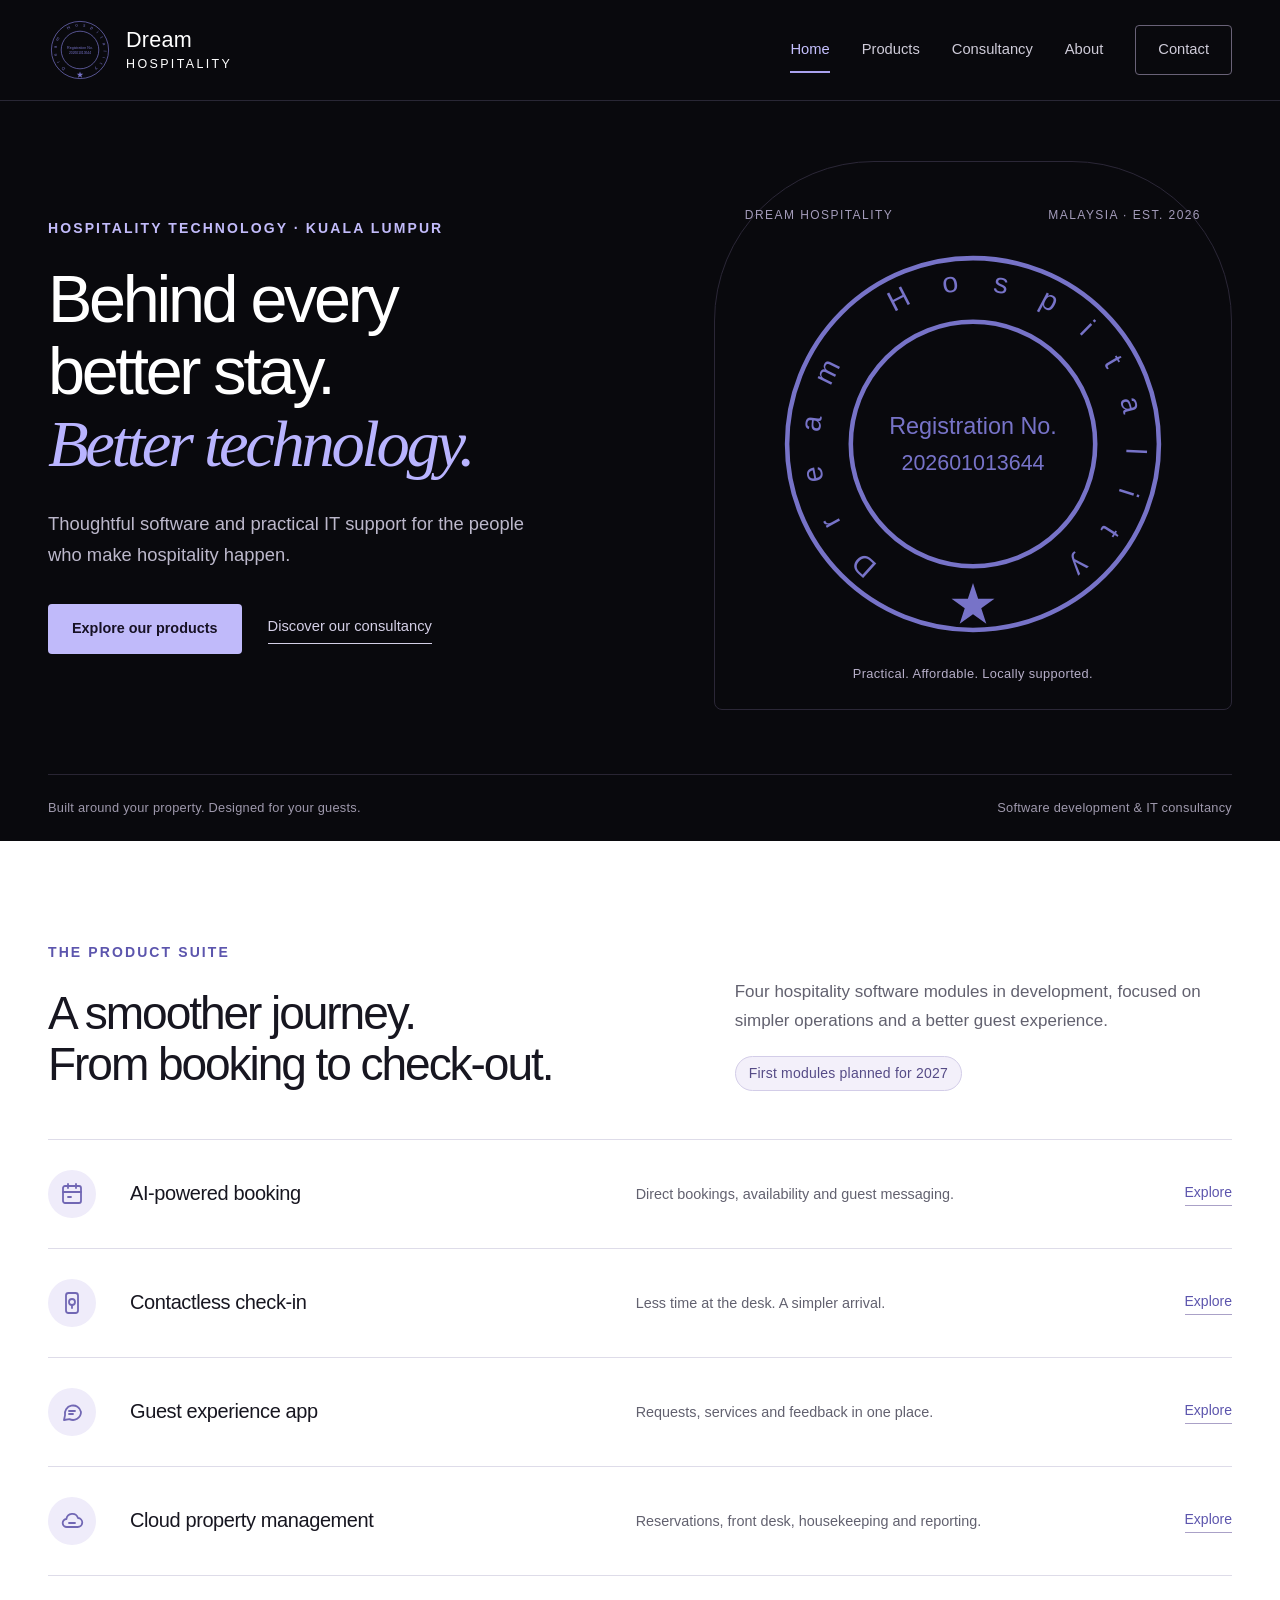
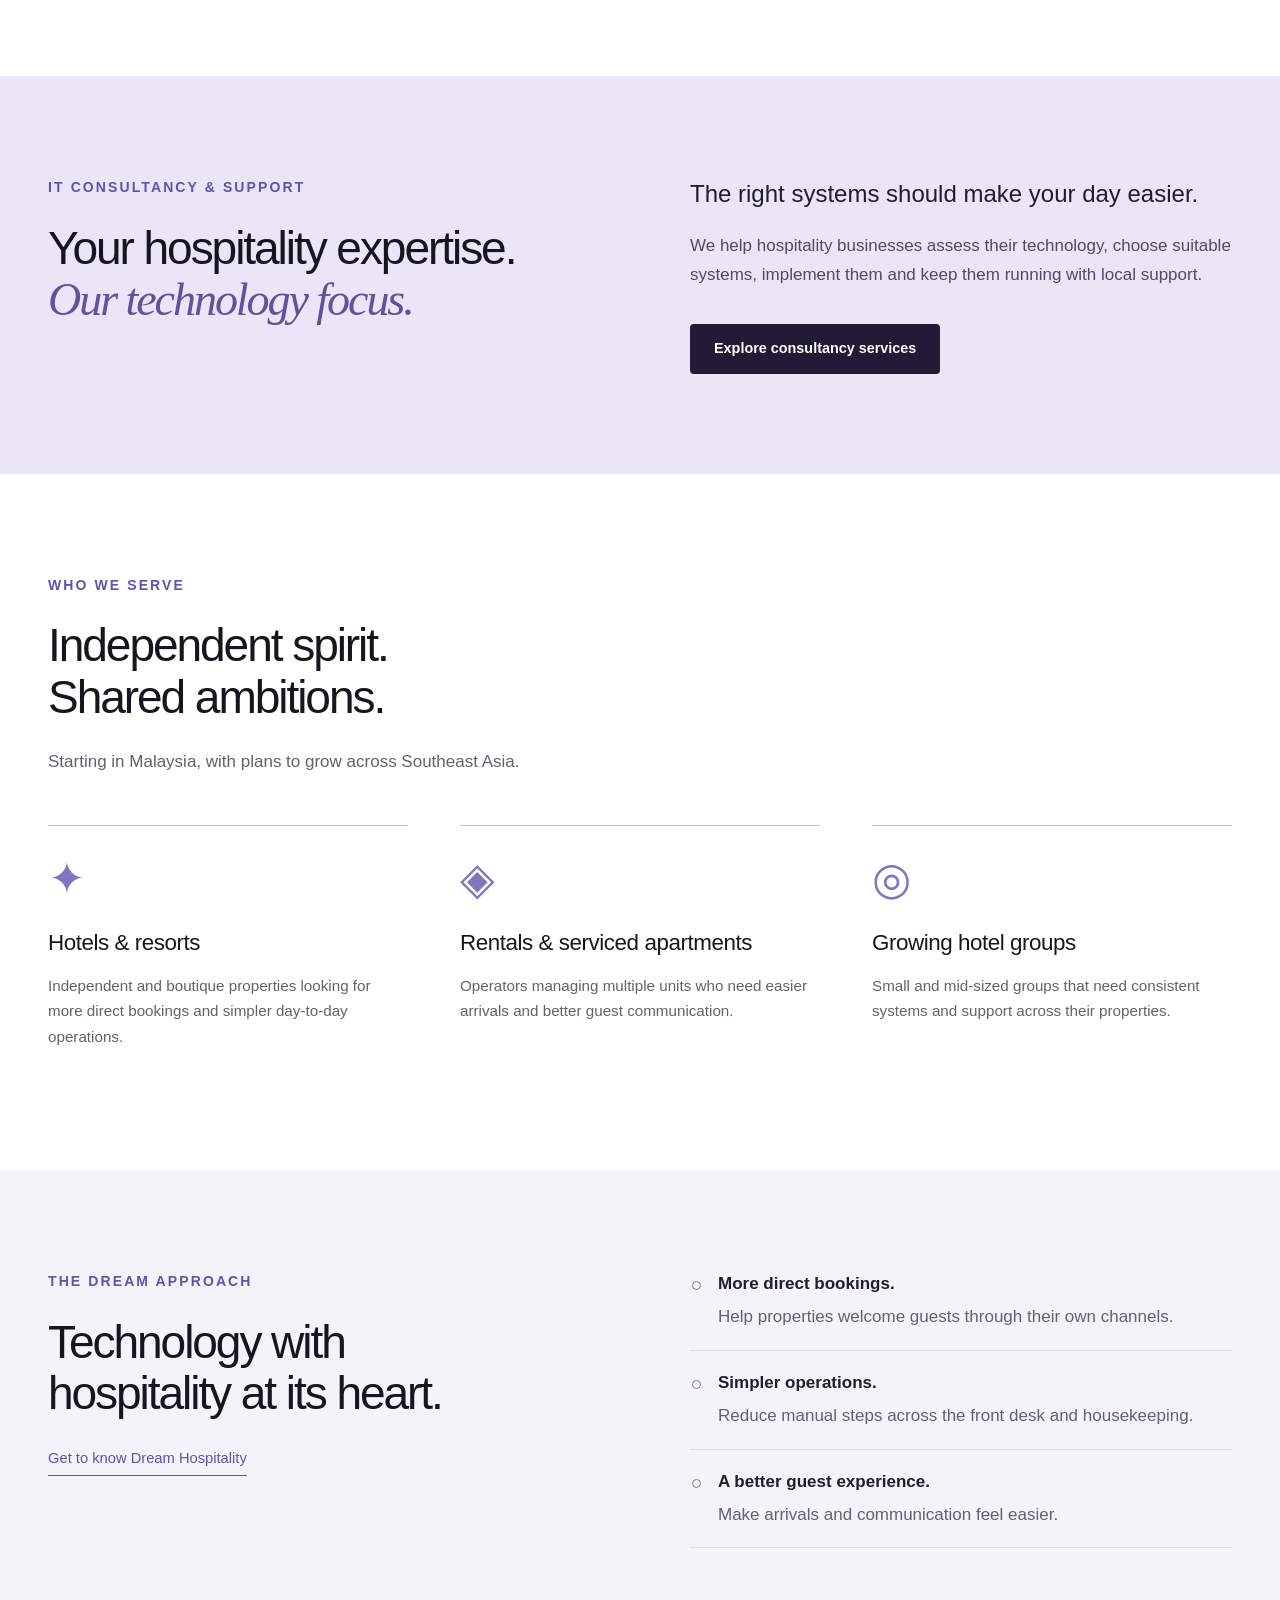
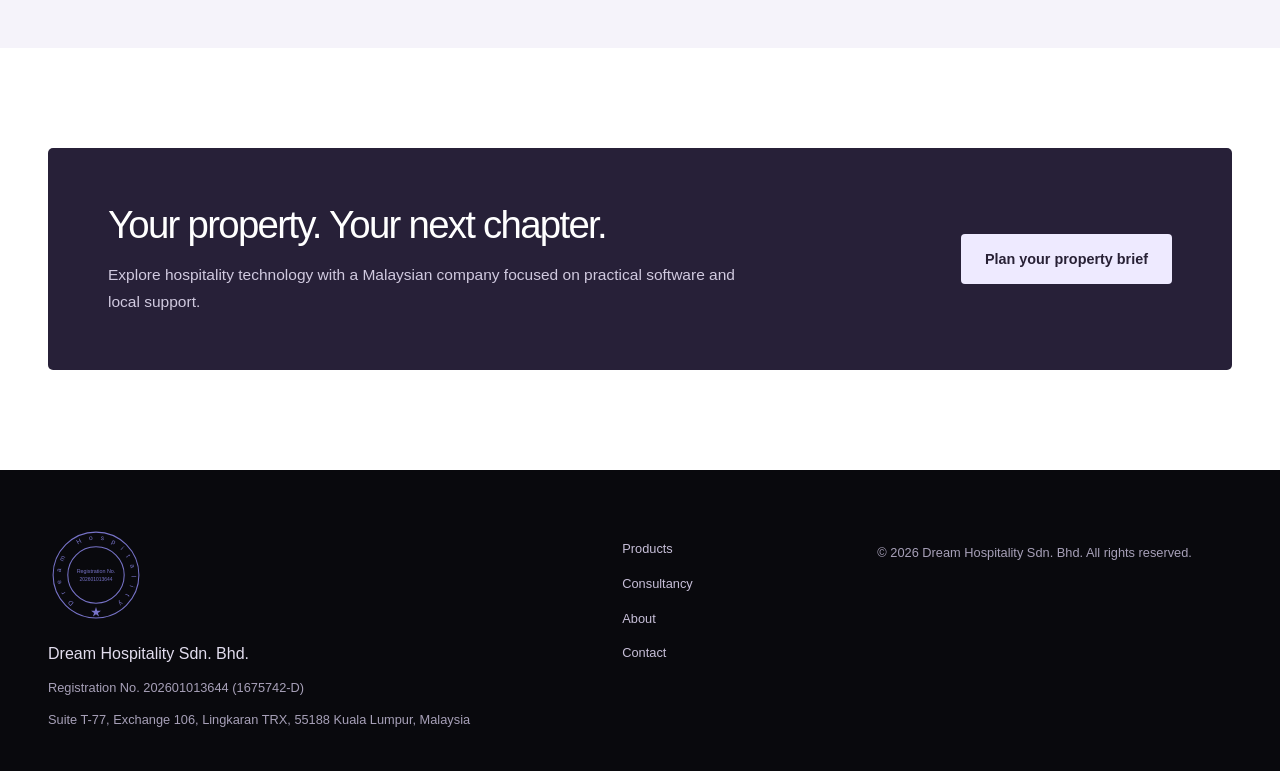
==== commit 53d20aaf: "Add crisp logo, product detail pages and browser-only property briefs Expand each planned module wit" ====
--- a/index.html
+++ b/index.html
@@ -22,7 +22,7 @@
   <link rel="icon" href="assets/img/mark.svg" type="image/svg+xml">
   <link rel="icon" href="assets/img/favicon-32.png" sizes="32x32" type="image/png">
   <link rel="apple-touch-icon" href="assets/img/apple-touch-icon.png">
-  <link rel="stylesheet" href="assets/css/style.css?v=2">
+  <link rel="stylesheet" href="assets/css/style.css?v=3">
   <script type="application/ld+json">
   {
     "@context": "https://schema.org",
@@ -30,7 +30,7 @@
     "name": "Dream Hospitality Sdn. Bhd.",
     "legalName": "DREAM HOSPITALITY SDN. BHD.",
     "url": "https://yusufshuaib4-dotcom.github.io/dream-hospitality-website/",
-    "logo": "https://yusufshuaib4-dotcom.github.io/dream-hospitality-website/assets/img/dream-hospitality-logo.jpeg",
+    "logo": "https://yusufshuaib4-dotcom.github.io/dream-hospitality-website/assets/img/dream-hospitality-logo.svg",
     "identifier": "202601013644 (1675742-D)",
     "address": {
       "@type": "PostalAddress",
@@ -48,7 +48,7 @@
   <header class="site-header">
     <nav class="wrap nav" aria-label="Main">
       <a class="brand" href="index.html" aria-label="Dream Hospitality, home">
-        <img src="assets/img/dream-hospitality-logo.jpeg" alt="" width="64" height="60">
+        <img src="assets/img/dream-hospitality-logo.svg" alt="" width="64" height="60">
         <span>Dream<span class="brand-sub">Hospitality</span></span>
       </a>
       <button class="nav-toggle" type="button" aria-expanded="false" aria-controls="nav-links"><span>Menu</span><span aria-hidden="true" class="menu-icon"></span></button>
@@ -72,7 +72,7 @@
         </div>
         <div class="hero-identity">
           <div class="identity-caption"><span>Dream Hospitality</span><span>Malaysia · Est. 2026</span></div>
-          <img class="hero-logo" src="assets/img/dream-hospitality-logo.jpeg" alt="Dream Hospitality circular logo, Registration No. 202601013644" width="1080" height="991" fetchpriority="high">
+          <img class="hero-logo" src="assets/img/dream-hospitality-logo.svg" alt="Dream Hospitality circular logo, Registration No. 202601013644" width="600" height="600" fetchpriority="high">
           <p>Practical. Affordable. Locally supported.</p>
         </div>
       </div>
@@ -82,10 +82,10 @@
       <div class="wrap">
         <div class="section-head section-head-split"><div><span class="label">The product suite</span><h2>A smoother journey.<br>From booking to check-out.</h2></div><div><p>Four hospitality software modules in development, focused on simpler operations and a better guest experience.</p><span class="tag">First modules planned for 2027</span></div></div>
         <div class="suite-list">
-          <a href="products.html#booking" class="suite-row"><div class="icon" aria-hidden="true"><svg viewBox="0 0 24 24" fill="none" stroke="currentColor" stroke-width="1.8" stroke-linecap="round" stroke-linejoin="round"><rect x="3" y="4" width="18" height="17" rx="2"/><path d="M16 2v4M8 2v4M3 10h18M8 15h3"/></svg></div><h3>AI-powered booking</h3><p>Direct bookings, availability and guest messaging.</p><span class="row-action">Explore</span></a>
-          <a href="products.html#check-in" class="suite-row"><div class="icon" aria-hidden="true"><svg viewBox="0 0 24 24" fill="none" stroke="currentColor" stroke-width="1.8" stroke-linecap="round" stroke-linejoin="round"><rect x="6" y="2" width="12" height="20" rx="2.5"/><circle cx="12" cy="11" r="3"/><path d="M12 14v3"/></svg></div><h3>Contactless check-in</h3><p>Less time at the desk. A simpler arrival.</p><span class="row-action">Explore</span></a>
-          <a href="products.html#guest-app" class="suite-row"><div class="icon" aria-hidden="true"><svg viewBox="0 0 24 24" fill="none" stroke="currentColor" stroke-width="1.8" stroke-linecap="round" stroke-linejoin="round"><path d="M21 12a8 8 0 0 1-11.6 7.1L4 20l1-4.6A8 8 0 1 1 21 12z"/><path d="M9 11h6M9 14h4"/></svg></div><h3>Guest experience app</h3><p>Requests, services and feedback in one place.</p><span class="row-action">Explore</span></a>
-          <a href="products.html#pms" class="suite-row"><div class="icon" aria-hidden="true"><svg viewBox="0 0 24 24" fill="none" stroke="currentColor" stroke-width="1.8" stroke-linecap="round" stroke-linejoin="round"><path d="M7 18a4 4 0 0 1-.6-8A6 6 0 0 1 18 9a4.5 4.5 0 0 1-.5 9z"/><path d="M9 14h6"/></svg></div><h3>Cloud property management</h3><p>Reservations, front desk, housekeeping and reporting.</p><span class="row-action">Explore</span></a>
+          <a href="booking-system.html" class="suite-row"><div class="icon" aria-hidden="true"><svg viewBox="0 0 24 24" fill="none" stroke="currentColor" stroke-width="1.8" stroke-linecap="round" stroke-linejoin="round"><rect x="3" y="4" width="18" height="17" rx="2"/><path d="M16 2v4M8 2v4M3 10h18M8 15h3"/></svg></div><h3>AI-powered booking</h3><p>Direct bookings, availability and guest messaging.</p><span class="row-action">Explore</span></a>
+          <a href="contactless-check-in.html" class="suite-row"><div class="icon" aria-hidden="true"><svg viewBox="0 0 24 24" fill="none" stroke="currentColor" stroke-width="1.8" stroke-linecap="round" stroke-linejoin="round"><rect x="6" y="2" width="12" height="20" rx="2.5"/><circle cx="12" cy="11" r="3"/><path d="M12 14v3"/></svg></div><h3>Contactless check-in</h3><p>Less time at the desk. A simpler arrival.</p><span class="row-action">Explore</span></a>
+          <a href="guest-experience.html" class="suite-row"><div class="icon" aria-hidden="true"><svg viewBox="0 0 24 24" fill="none" stroke="currentColor" stroke-width="1.8" stroke-linecap="round" stroke-linejoin="round"><path d="M21 12a8 8 0 0 1-11.6 7.1L4 20l1-4.6A8 8 0 1 1 21 12z"/><path d="M9 11h6M9 14h4"/></svg></div><h3>Guest experience app</h3><p>Requests, services and feedback in one place.</p><span class="row-action">Explore</span></a>
+          <a href="property-management.html" class="suite-row"><div class="icon" aria-hidden="true"><svg viewBox="0 0 24 24" fill="none" stroke="currentColor" stroke-width="1.8" stroke-linecap="round" stroke-linejoin="round"><path d="M7 18a4 4 0 0 1-.6-8A6 6 0 0 1 18 9a4.5 4.5 0 0 1-.5 9z"/><path d="M9 14h6"/></svg></div><h3>Cloud property management</h3><p>Reservations, front desk, housekeeping and reporting.</p><span class="row-action">Explore</span></a>
         </div>
       </div>
     </section>
@@ -108,7 +108,7 @@
             <h2>Your property. Your next chapter.</h2>
             <p>Explore hospitality technology with a Malaysian company focused on practical software and local support.</p>
           </div>
-          <a class="btn btn-light" href="contact.html">Find our office</a>
+          <a class="btn btn-light" href="contact.html#property-brief">Plan your property brief</a>
         </div>
       </div>
     </section>
@@ -117,7 +117,7 @@
   <footer class="site-footer">
     <div class="wrap footer-grid">
       <div>
-        <a class="footer-brand" href="index.html"><img src="assets/img/dream-hospitality-logo.jpeg" alt="Dream Hospitality" width="96" height="90"></a><p class="footer-company">Dream Hospitality Sdn. Bhd.</p>
+        <a class="footer-brand" href="index.html"><img src="assets/img/dream-hospitality-logo.svg" alt="Dream Hospitality" width="96" height="90"></a><p class="footer-company">Dream Hospitality Sdn. Bhd.</p>
         <p>Registration No. 202601013644 (1675742-D)</p>
         <p>Suite T-77, Exchange 106, Lingkaran TRX, 55188 Kuala Lumpur, Malaysia</p>
       </div>
@@ -135,6 +135,6 @@
       </div>
     </div>
   </footer>
-  <script src="assets/js/main.js?v=2" defer></script>
+  <script src="assets/js/main.js?v=3" defer></script>
 </body>
 </html>
--- a/assets/css/style.css
+++ b/assets/css/style.css
@@ -6,3 +6,8 @@
 /* Readable navigation labels and status text at every breakpoint. */
 .eyebrow,.label{font-size:.875rem}.tag{font-size:.875rem}.identity-caption{font-size:.75rem}.hero-bottom{font-size:.8rem}.row-action{font-size:.875rem}
 @media(max-width:780px){.identity-caption{font-size:.75rem;letter-spacing:.06em;padding-inline:0}.hero-bottom{font-size:.75rem}.eyebrow,.label{font-size:.8rem}.row-action{font-size:.8rem}}
+.detail-summary{display:grid;grid-template-columns:1.2fr 1fr;gap:90px;margin-top:48px;align-items:start}.readiness{background:#f2eef9;padding:32px;border-left:3px solid #8a7ab8}.readiness .tag{margin-bottom:24px}.readiness h3{font-size:1.35rem}.journey-steps{grid-template-columns:repeat(3,1fr)}.faq{max-width:900px}.faq details{border-bottom:1px solid var(--line);padding:22px 0}.faq summary{font-size:1.13rem;cursor:pointer;font-weight:500;padding:3px 28px 3px 0}.faq details p{color:var(--muted);margin:20px 0 5px}.related-products{margin-top:40px}.enquiry-layout{display:grid;grid-template-columns:.85fr 1.15fr;gap:90px}.enquiry-layout>div:first-child>p{max-width:400px}.form-grid{display:grid;grid-template-columns:1fr 1fr;gap:24px}.enquiry-layout label,.enquiry-layout legend{font-size:.95rem;display:block;font-weight:500;margin-bottom:10px}.enquiry-layout select,.enquiry-layout input:not([type=checkbox]),.enquiry-layout textarea{font:inherit;font-size:1rem;background:#fff;color:var(--text);border:1px solid #a69bb9;border-radius:4px;padding:12px 14px;width:100%;min-height:50px;margin-bottom:24px}.enquiry-layout select{appearance:none;padding-right:38px;background-image:url("data:image/svg+xml,%3Csvg xmlns='http://www.w3.org/2000/svg' width='16' height='16' viewBox='0 0 16 16'%3E%3Cpath d='m4 6 4 4 4-4' stroke='%23564c70' stroke-width='1.5' fill='none'/%3E%3C/svg%3E");background-repeat:no-repeat;background-position:right 14px center}.enquiry-layout input:focus-visible,.enquiry-layout select:focus-visible,.enquiry-layout textarea:focus-visible,.faq summary:focus-visible{outline:3px solid #8f7dc5;outline-offset:3px}.needs{padding:0;margin:4px 0 28px;border:0;min-width:0}.needs legend{margin-bottom:6px}.needs label{display:flex;align-items:flex-start;gap:12px;font-weight:400;margin:0;min-height:44px;padding:9px 0;cursor:pointer}.needs input,.consent input{width:19px;height:19px;accent-color:#6654a0;flex-shrink:0;margin:3px 0}.field-help,.field-error{font-size:.875rem;color:var(--muted);display:block}.field-help{margin-bottom:12px}.field-error{color:#983c5a;margin:12px 0 0}.brief-result{background:white;border:1px solid var(--line);border-left:3px solid #8471b5;padding:28px;margin-top:32px}.brief-result h3{font-size:1.5rem}.brief-result pre{white-space:pre-wrap;overflow-wrap:anywhere;font:1rem/1.7 var(--sans);color:var(--text);margin:20px 0}.brief-result p{font-size:.9rem;color:var(--muted)}.brief-result .cta-row{gap:15px;margin-top:18px}.brief-result .btn{margin-top:0}.enquiry-layout .consent{display:block;font-weight:400;line-height:1.7}.consent input{margin-right:10px}.enquiry-layout .note{margin-top:0}.enquiry-layout textarea{resize:vertical}#brief-status{min-height:1.7em;margin:20px 0 0}.enquiry-layout [hidden],.field-error[hidden]{display:none!important}button.btn{cursor:pointer}.hero-logo{aspect-ratio:1}.hero-identity{background:#09090d}.footer-brand img,.brand img{object-fit:contain}
+@media(max-width:1000px){.enquiry-layout,.detail-summary{gap:45px}.enquiry-layout{grid-template-columns:1fr 1.2fr}}
+@media(max-width:780px){.enquiry-layout,.detail-summary{grid-template-columns:1fr;gap:30px}.enquiry-layout>div:first-child>p{max-width:none}.form-grid{gap:16px}.journey-steps{grid-template-columns:1fr}.readiness{padding:25px}.brief-result{padding:22px}.faq summary{font-size:1.05rem}}
+@media(max-width:430px){.form-grid{grid-template-columns:1fr;gap:0}}
+#brief-title{scroll-margin-top:125px}.brief-result:focus-within{outline:0}
